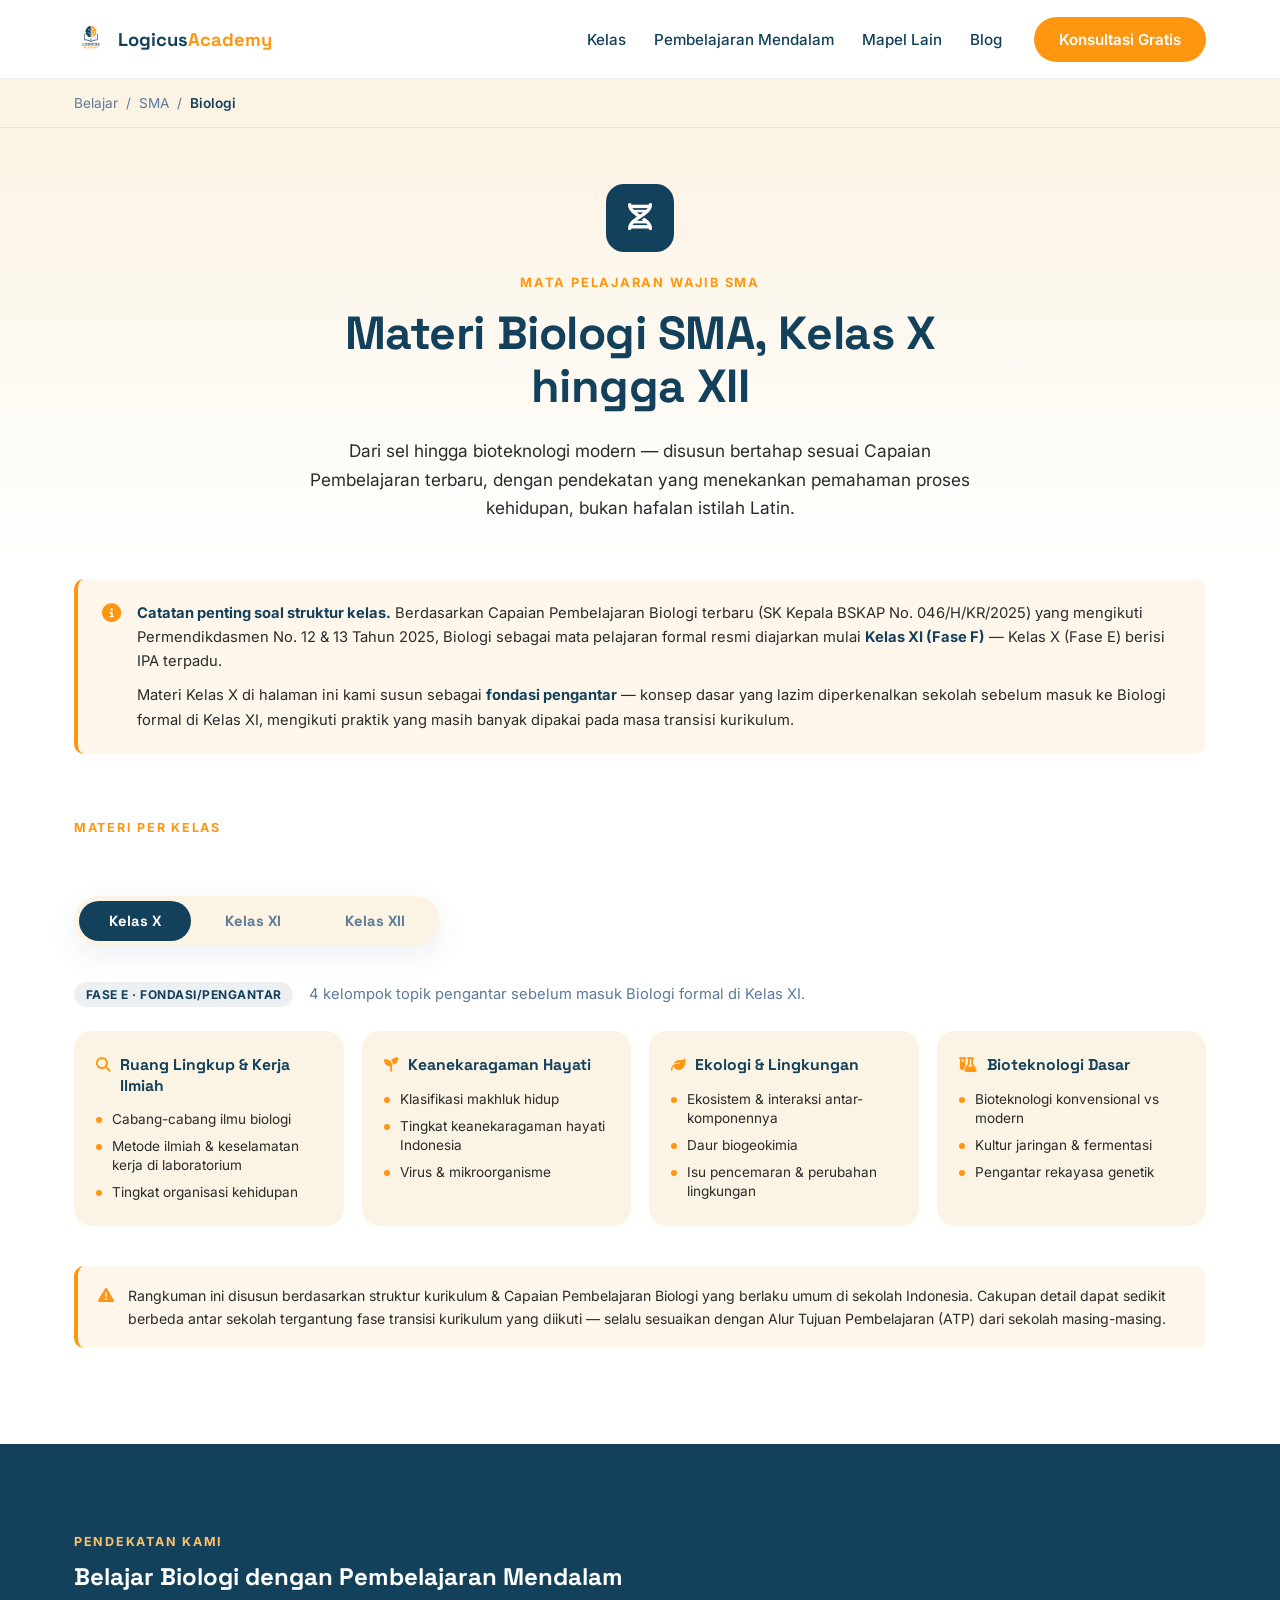
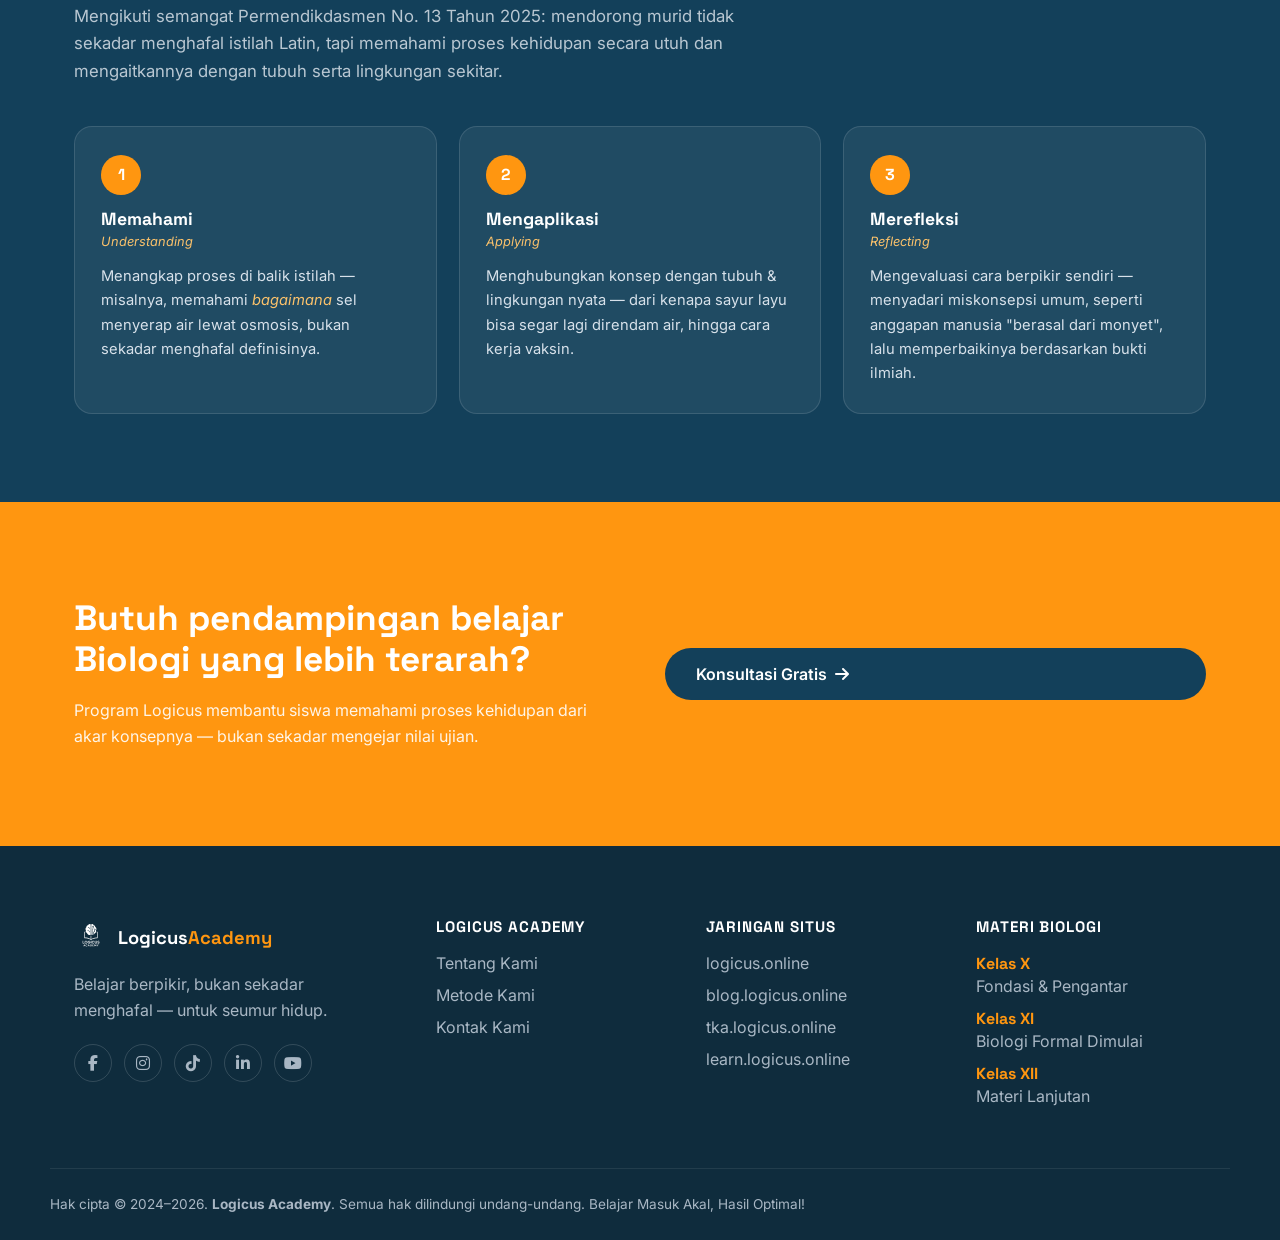
==== biologi.html @ 4a2797f8 "Add files via upload" ====
<!DOCTYPE html>
<html lang="id">
<head>
    <meta charset="UTF-8">
    <meta name="viewport" content="width=device-width, initial-scale=1.0">
    <title>Materi Biologi SMA Kelas X, XI &amp; XII — Logicus Academy</title>
    <meta name="description" content="Materi Biologi SMA lengkap untuk Kelas X, XI, dan XII — disusun mengikuti Capaian Pembelajaran terbaru dan pendekatan Pembelajaran Mendalam, dengan fokus memahami konsep bukan menghafal istilah.">
    <link rel="preconnect" href="https://fonts.googleapis.com">
    <link rel="preconnect" href="https://fonts.gstatic.com" crossorigin>
    <link href="https://fonts.googleapis.com/css2?family=Space+Grotesk:wght@500;600;700&family=Inter:wght@400;500;600;700&display=swap" rel="stylesheet">
    <link rel="stylesheet" href="https://cdnjs.cloudflare.com/ajax/libs/font-awesome/6.5.1/css/all.min.css">
    <link rel="stylesheet" href="style.css">
    <link rel="stylesheet" href="biologi.css">
</head>
<body>

    <a class="skip-link" href="#main">Langsung ke konten</a>

    <!-- Official vectorized logo (traced 1:1 from master file) reused via <use> -->
    <svg style="position:absolute;width:0;height:0;overflow:hidden" aria-hidden="true">
        <symbol id="logicus-logo-full" viewBox="0 0 500 500">
            <path d="M 306.25,336.00 L 306.00,336.25 L 306.00,363.75 L 306.75,365.00 L 306.75,365.75 L 308.00,368.75 L 310.50,371.75 L 313.25,373.75 L 314.00,373.75 L 315.75,374.75 L 317.00,374.75 L 318.25,375.50 L 326.25,375.50 L 327.50,374.75 L 328.50,374.75 L 329.75,374.00 L 332.25,373.25 L 334.25,371.75 L 336.75,368.75 L 337.00,367.25 L 338.25,365.50 L 338.50,362.00 L 338.75,361.75 L 338.75,336.50 L 338.25,336.00 L 331.00,336.00 L 330.75,336.25 L 330.75,362.00 L 328.75,365.75 L 325.50,368.00 L 319.50,368.00 L 318.25,367.00 L 317.25,366.75 L 315.50,365.25 L 314.00,362.00 L 314.00,360.75 L 313.75,360.50 L 313.75,337.50 L 314.00,336.25 L 313.75,336.00 Z M 248.25,336.00 L 248.00,336.25 L 248.00,374.50 L 248.25,374.75 L 255.75,374.75 L 256.25,374.25 L 256.25,336.50 L 255.75,336.00 Z M 127.75,336.00 L 127.25,336.50 L 127.50,337.75 L 127.25,338.50 L 127.25,344.75 L 127.50,345.00 L 127.50,346.25 L 127.25,346.50 L 127.25,374.25 L 127.75,374.75 L 152.75,374.75 L 153.00,374.50 L 153.00,368.25 L 152.50,367.75 L 135.75,367.75 L 135.00,366.75 L 135.00,337.50 L 135.25,336.50 L 134.75,336.00 Z M 356.00,335.00 L 351.00,337.00 L 347.00,341.00 L 346.00,343.25 L 345.50,345.75 L 345.50,347.75 L 345.75,348.00 L 346.00,350.50 L 347.00,352.75 L 350.00,355.75 L 354.75,357.75 L 355.75,357.75 L 358.00,358.50 L 359.50,358.50 L 362.00,359.75 L 363.00,359.75 L 364.25,360.50 L 366.00,362.50 L 366.00,365.50 L 365.50,366.50 L 363.25,368.50 L 362.00,369.00 L 359.00,369.25 L 358.75,369.00 L 356.75,369.00 L 356.25,368.50 L 355.25,368.25 L 353.75,366.75 L 352.25,364.00 L 345.00,364.00 L 344.75,364.25 L 345.00,367.25 L 346.00,368.50 L 347.00,370.75 L 350.75,373.75 L 352.25,374.00 L 353.25,374.75 L 354.50,374.75 L 355.50,375.50 L 363.00,375.50 L 364.25,374.75 L 365.50,374.75 L 366.25,374.00 L 368.00,373.50 L 369.75,372.50 L 371.50,370.75 L 373.75,367.00 L 373.75,365.25 L 374.00,365.00 L 373.75,359.75 L 372.50,357.25 L 369.75,354.75 L 366.75,353.75 L 365.75,353.00 L 364.50,353.00 L 362.75,352.25 L 361.50,352.25 L 358.75,351.00 L 355.25,350.00 L 353.25,347.50 L 353.25,345.00 L 353.75,343.50 L 355.50,341.75 L 356.75,341.00 L 360.50,340.75 L 361.50,341.50 L 363.50,342.25 L 365.75,345.00 L 366.00,346.25 L 366.75,346.75 L 367.50,346.50 L 373.25,346.50 L 373.50,345.25 L 372.75,344.00 L 372.75,343.00 L 372.00,342.00 L 371.50,340.50 L 370.00,338.75 L 367.75,337.00 L 366.50,336.75 L 365.50,336.00 L 364.75,336.00 L 362.50,335.00 Z M 277.25,335.25 L 276.25,336.00 L 275.50,336.00 L 274.25,336.75 L 272.75,337.00 L 270.00,339.00 L 269.50,339.00 L 267.00,341.25 L 266.75,342.00 L 265.00,344.00 L 264.75,345.00 L 263.25,347.50 L 262.25,351.75 L 262.25,358.50 L 263.00,361.00 L 263.00,362.25 L 263.75,363.25 L 265.00,366.25 L 266.75,368.50 L 269.75,371.50 L 272.75,373.50 L 275.25,374.00 L 276.25,374.75 L 277.50,374.75 L 278.50,375.50 L 286.00,375.50 L 287.25,374.75 L 288.75,374.50 L 289.25,374.00 L 291.00,373.75 L 293.25,372.00 L 294.25,371.75 L 297.50,368.50 L 298.00,367.25 L 299.50,365.50 L 300.25,362.50 L 299.00,362.00 L 292.25,362.25 L 290.00,364.75 L 289.50,365.75 L 288.50,366.00 L 285.25,368.00 L 279.25,368.00 L 278.50,367.75 L 276.25,366.25 L 275.25,366.00 L 272.50,363.25 L 271.75,361.25 L 270.75,359.75 L 270.50,357.25 L 270.25,357.00 L 270.25,353.50 L 271.00,349.75 L 272.50,347.25 L 274.75,344.75 L 275.75,344.50 L 278.25,342.75 L 285.25,342.75 L 288.00,344.50 L 289.50,345.00 L 291.75,348.25 L 292.50,348.75 L 299.50,348.75 L 300.00,348.25 L 299.75,346.50 L 297.50,342.25 L 294.00,338.75 L 291.50,337.00 L 290.00,336.75 L 287.25,335.25 L 286.00,335.25 L 285.75,335.00 Z M 216.75,335.25 L 213.75,336.75 L 212.50,337.00 L 210.25,338.75 L 209.25,339.00 L 206.00,342.50 L 205.75,343.25 L 204.25,345.00 L 204.00,346.50 L 203.25,347.25 L 202.00,351.75 L 202.00,359.25 L 202.50,361.50 L 204.00,364.25 L 204.00,365.25 L 206.00,368.25 L 209.50,371.75 L 210.00,371.75 L 212.75,373.75 L 214.50,374.00 L 215.75,374.75 L 217.00,374.75 L 218.25,375.50 L 225.50,375.50 L 227.00,374.75 L 228.50,374.75 L 229.75,374.00 L 232.25,373.50 L 235.25,371.50 L 238.00,368.75 L 240.75,363.50 L 241.25,359.75 L 241.25,354.00 L 240.50,353.50 L 222.50,353.50 L 222.00,354.00 L 222.00,360.25 L 222.25,360.50 L 232.50,360.50 L 233.00,361.00 L 233.00,361.50 L 232.00,362.50 L 231.75,363.50 L 229.00,366.25 L 226.00,368.00 L 218.50,368.00 L 215.75,366.25 L 214.25,365.75 L 212.00,363.00 L 210.75,360.00 L 210.50,358.25 L 210.00,357.75 L 210.00,352.75 L 210.75,351.50 L 210.75,350.75 L 211.50,349.50 L 211.75,348.25 L 215.00,344.75 L 217.50,343.75 L 218.75,342.75 L 225.00,342.75 L 229.25,345.00 L 232.25,348.50 L 240.25,348.50 L 240.75,348.00 L 240.75,347.50 L 239.50,345.75 L 238.75,343.25 L 234.50,338.75 L 233.50,338.25 L 232.25,337.00 L 230.50,336.75 L 229.50,336.00 L 228.50,336.00 L 227.50,335.25 L 226.50,335.00 Z M 171.50,335.25 L 170.50,336.00 L 169.75,336.00 L 167.75,337.00 L 167.00,337.00 L 164.25,339.00 L 163.75,339.00 L 161.00,341.50 L 158.25,345.25 L 158.00,346.25 L 157.25,347.25 L 157.00,349.50 L 156.25,350.75 L 156.25,352.25 L 155.75,353.75 L 155.75,356.25 L 156.25,358.00 L 156.25,359.75 L 157.00,360.75 L 157.25,363.00 L 158.00,364.50 L 158.75,365.25 L 159.25,366.75 L 164.25,371.75 L 165.25,372.00 L 167.75,373.75 L 169.50,374.00 L 173.00,375.50 L 180.25,375.50 L 181.25,374.75 L 182.50,374.75 L 183.50,374.00 L 185.25,373.75 L 187.50,372.50 L 190.50,370.00 L 191.25,369.75 L 192.00,368.50 L 193.75,366.75 L 194.75,364.50 L 195.75,363.25 L 195.75,362.25 L 196.50,360.00 L 196.50,358.75 L 197.00,357.75 L 197.00,354.50 L 196.50,352.75 L 196.50,351.00 L 195.75,348.00 L 193.50,343.75 L 192.00,342.25 L 191.50,341.25 L 189.25,339.25 L 187.00,338.00 L 186.00,337.00 L 184.25,336.75 L 181.50,335.25 L 180.00,335.25 L 179.75,335.00 Z M 173.00,342.75 L 179.75,342.75 L 184.00,345.00 L 186.00,347.00 L 187.00,349.00 L 187.75,349.75 L 188.75,353.75 L 188.75,357.75 L 187.50,361.50 L 186.75,362.25 L 186.50,363.00 L 183.50,366.00 L 183.00,366.00 L 179.25,368.00 L 173.50,368.00 L 172.50,367.25 L 169.50,366.00 L 166.75,363.50 L 166.50,362.75 L 165.25,361.25 L 164.75,360.00 L 164.50,357.75 L 163.75,356.25 L 163.75,354.00 L 164.50,352.50 L 164.50,351.00 L 165.00,349.25 L 168.50,345.00 Z M 152.00,204.50 L 151.50,292.75 L 155.50,296.75 L 176.75,297.75 L 199.25,301.75 L 218.75,307.75 L 232.75,313.75 L 244.25,320.75 L 250.50,321.75 L 254.50,320.75 L 275.00,309.75 L 292.00,303.75 L 323.50,297.75 L 342.25,297.25 L 346.00,295.50 L 347.50,293.25 L 347.50,205.25 L 344.25,200.75 L 333.25,200.75 L 330.50,209.75 L 338.75,210.50 L 338.50,287.25 L 308.00,290.25 L 290.50,294.25 L 273.25,300.00 L 254.75,309.25 L 253.75,308.75 L 253.75,263.00 L 250.25,259.00 L 248.50,259.00 L 245.50,262.00 L 244.75,309.00 L 220.25,298.00 L 200.25,292.25 L 176.25,288.25 L 160.75,287.25 L 160.50,210.50 L 168.75,208.75 L 165.50,200.50 L 155.75,200.50 Z M 236.25,88.75 L 229.50,89.25 L 228.25,90.00 L 222.75,91.00 L 221.00,92.25 L 218.50,93.00 L 211.25,99.00 L 207.25,105.25 L 200.75,107.00 L 199.75,108.00 L 197.00,109.00 L 194.25,110.75 L 190.00,114.75 L 187.25,118.25 L 185.00,122.50 L 183.00,129.00 L 182.50,135.50 L 177.00,140.25 L 173.00,146.25 L 171.00,150.50 L 170.75,153.25 L 169.25,157.75 L 169.25,167.00 L 171.00,173.75 L 175.00,181.00 L 175.00,182.50 L 173.25,186.25 L 172.75,189.00 L 172.50,195.25 L 173.00,199.25 L 175.25,205.50 L 176.00,206.00 L 177.00,208.50 L 181.25,213.75 L 185.50,217.50 L 189.75,219.75 L 191.75,221.75 L 193.00,226.50 L 196.25,232.75 L 203.50,240.75 L 209.00,244.50 L 213.50,246.75 L 215.50,247.00 L 218.50,248.50 L 223.50,249.00 L 228.75,250.50 L 236.50,250.50 L 241.25,248.75 L 244.00,246.00 L 245.50,241.75 L 245.50,98.25 L 244.75,94.00 L 242.75,91.50 L 238.25,89.00 Z M 199.50,179.75 L 200.50,178.75 L 203.25,178.75 L 206.25,181.75 L 209.25,183.50 L 210.25,183.75 L 211.25,184.50 L 213.75,185.00 L 214.75,185.75 L 217.00,186.50 L 219.00,186.75 L 219.75,187.50 L 223.50,189.00 L 224.00,189.75 L 225.25,190.25 L 227.25,191.75 L 229.75,194.25 L 230.00,195.00 L 231.25,196.25 L 231.75,197.50 L 233.00,199.00 L 233.00,199.75 L 233.75,201.25 L 234.25,203.50 L 235.00,204.75 L 235.00,207.75 L 234.00,209.25 L 233.00,210.00 L 231.25,210.25 L 230.50,210.00 L 229.25,208.75 L 228.00,206.00 L 227.50,203.25 L 226.75,201.75 L 224.75,198.75 L 222.50,196.50 L 218.50,194.00 L 217.50,194.00 L 216.00,193.00 L 214.50,192.75 L 212.75,192.00 L 211.75,192.00 L 208.25,190.25 L 207.00,190.00 L 202.25,187.00 L 199.75,184.50 L 198.75,182.75 L 198.75,181.00 Z M 207.25,133.25 L 210.75,133.25 L 211.75,133.75 L 213.50,133.75 L 216.50,135.50 L 217.75,135.75 L 220.25,137.75 L 220.75,137.75 L 225.25,142.25 L 226.00,143.75 L 227.00,144.75 L 227.00,145.25 L 229.00,148.75 L 229.25,150.50 L 230.00,152.50 L 230.00,153.75 L 230.50,155.00 L 230.50,158.50 L 230.00,159.25 L 230.00,160.00 L 229.25,161.00 L 228.25,161.50 L 226.25,161.50 L 224.75,160.25 L 223.75,157.75 L 223.75,154.75 L 223.00,152.00 L 221.75,150.00 L 221.50,148.75 L 219.75,146.75 L 219.50,146.00 L 217.25,143.75 L 215.00,142.00 L 212.25,141.00 L 211.00,140.00 L 207.00,139.25 L 205.75,138.00 L 205.25,137.00 L 205.25,135.75 L 205.75,134.25 Z" fill="#13405A" fill-rule="evenodd"/>
            <path d="M 335.75,389.25 L 335.75,390.00 L 336.75,391.50 L 337.25,393.00 L 338.75,395.00 L 339.00,396.25 L 340.50,398.00 L 341.25,400.00 L 342.50,401.50 L 343.25,403.50 L 345.00,406.00 L 345.00,416.50 L 345.50,417.00 L 350.50,417.00 L 351.00,416.50 L 351.00,406.00 L 351.75,405.00 L 352.75,402.50 L 353.75,401.50 L 354.75,399.75 L 354.75,399.25 L 357.50,395.25 L 358.75,392.50 L 359.75,391.50 L 360.25,389.50 L 360.00,389.25 L 354.50,389.25 L 354.00,389.50 L 353.00,390.75 L 351.75,393.75 L 351.00,394.50 L 351.00,395.00 L 350.25,396.50 L 349.00,398.00 L 348.75,399.00 L 348.25,399.50 L 347.75,399.50 L 347.00,398.75 L 346.50,397.00 L 344.75,394.50 L 344.75,394.00 L 343.75,392.00 L 343.00,391.25 L 342.50,389.75 L 341.75,389.25 Z M 297.75,390.25 L 297.75,416.25 L 298.25,417.00 L 303.50,417.00 L 303.75,416.75 L 303.75,400.00 L 304.25,399.50 L 305.25,400.25 L 306.00,402.00 L 307.25,403.25 L 308.00,405.00 L 312.00,410.75 L 313.50,410.75 L 314.50,410.00 L 315.75,407.50 L 316.75,406.50 L 317.00,405.50 L 318.75,403.25 L 319.75,401.25 L 321.25,400.25 L 321.75,400.75 L 321.75,416.50 L 322.25,417.00 L 327.50,417.00 L 327.75,416.75 L 327.75,389.50 L 327.50,389.25 L 321.25,389.25 L 319.25,392.00 L 318.75,393.25 L 317.75,394.25 L 316.75,396.50 L 315.50,397.75 L 315.00,399.00 L 313.25,401.25 L 312.75,401.25 L 311.75,400.25 L 310.75,398.25 L 309.75,397.25 L 309.50,396.25 L 307.75,394.25 L 307.50,393.25 L 304.50,389.25 L 298.25,389.25 Z M 271.00,389.25 L 270.25,390.50 L 270.25,416.50 L 271.00,417.00 L 288.50,417.00 L 288.75,416.75 L 288.75,412.00 L 288.25,411.50 L 287.25,411.75 L 284.25,411.75 L 284.00,411.50 L 282.75,411.75 L 280.00,411.75 L 279.75,411.50 L 277.25,411.75 L 276.50,410.75 L 276.50,406.75 L 277.25,406.00 L 287.00,406.00 L 287.50,405.50 L 287.50,401.25 L 287.00,400.75 L 278.50,400.75 L 278.25,401.00 L 277.00,400.75 L 276.50,400.25 L 276.50,395.25 L 277.50,394.25 L 278.25,394.50 L 288.25,394.50 L 288.75,394.00 L 288.75,389.50 L 288.50,389.25 Z M 237.75,389.25 L 237.25,389.75 L 237.25,416.50 L 237.75,417.00 L 250.50,417.00 L 250.75,416.75 L 253.50,416.50 L 255.25,415.25 L 257.00,414.75 L 258.50,413.50 L 260.50,411.00 L 260.75,409.75 L 261.75,408.25 L 262.00,406.25 L 262.50,405.00 L 262.50,400.75 L 261.75,398.00 L 261.00,397.00 L 260.75,395.75 L 260.00,394.50 L 258.00,392.25 L 254.50,390.00 L 253.25,390.00 L 250.75,389.25 Z M 244.25,394.50 L 250.00,394.75 L 252.50,395.75 L 254.75,398.00 L 255.00,399.00 L 256.00,400.50 L 256.25,403.25 L 256.00,403.50 L 255.75,406.50 L 255.00,407.25 L 254.75,408.25 L 251.75,411.00 L 250.00,411.50 L 245.75,411.75 L 245.50,411.50 L 244.00,411.50 L 243.25,410.75 L 243.25,395.25 Z M 213.25,389.25 L 212.25,390.50 L 211.75,393.00 L 211.00,394.00 L 211.00,394.75 L 210.00,396.50 L 209.75,398.25 L 209.00,399.25 L 208.00,401.75 L 208.00,403.00 L 206.25,406.25 L 205.75,408.75 L 204.25,411.50 L 203.75,414.00 L 203.25,414.50 L 202.50,416.50 L 203.00,417.00 L 208.50,417.00 L 209.25,416.25 L 209.75,414.00 L 211.25,411.75 L 221.50,411.75 L 222.75,413.50 L 223.50,416.00 L 224.25,417.00 L 229.75,417.00 L 230.25,416.25 L 229.50,415.25 L 229.50,414.25 L 227.75,410.75 L 227.50,409.00 L 225.75,405.25 L 224.75,402.00 L 223.75,400.75 L 223.50,398.75 L 223.00,398.00 L 222.75,396.75 L 221.75,395.25 L 221.00,392.25 L 220.00,390.75 L 219.75,389.75 L 219.25,389.25 Z M 216.25,397.25 L 217.25,398.25 L 218.00,401.50 L 219.75,405.00 L 219.75,405.50 L 219.00,406.25 L 218.25,406.50 L 213.50,406.25 L 213.00,405.75 L 213.00,405.00 L 213.75,403.75 L 214.00,401.75 L 214.50,401.25 L 215.75,397.75 Z M 149.00,389.50 L 148.00,391.00 L 147.75,392.25 L 147.25,393.00 L 147.00,394.75 L 146.00,396.25 L 145.00,399.00 L 145.00,399.75 L 144.00,401.25 L 143.75,403.00 L 143.25,403.50 L 143.25,404.25 L 141.75,407.50 L 141.00,410.25 L 140.00,411.75 L 140.00,412.75 L 138.50,416.00 L 138.50,416.75 L 138.75,417.00 L 144.25,417.00 L 145.50,414.75 L 146.00,412.75 L 147.25,411.75 L 156.75,411.75 L 158.00,412.75 L 158.25,413.75 L 158.75,414.00 L 159.00,415.75 L 159.50,416.75 L 160.00,417.00 L 165.50,417.00 L 165.75,415.75 L 164.75,414.00 L 164.75,412.75 L 163.00,409.75 L 162.75,407.50 L 160.75,403.75 L 160.75,402.50 L 159.75,401.00 L 158.75,398.50 L 158.75,397.50 L 157.75,396.00 L 157.25,394.00 L 156.75,393.25 L 156.75,392.25 L 156.00,391.25 L 155.50,389.75 L 154.75,389.25 L 149.50,389.25 Z M 151.75,397.50 L 152.25,397.50 L 153.00,398.25 L 153.25,400.50 L 155.00,404.00 L 155.25,405.75 L 154.50,406.50 L 153.25,406.25 L 151.00,406.50 L 150.75,406.25 L 149.25,406.25 L 148.75,405.75 L 149.75,402.00 L 150.75,400.50 L 151.00,398.50 Z M 178.00,390.00 L 175.25,391.75 L 173.25,393.75 L 171.75,396.75 L 171.00,397.50 L 170.75,400.25 L 170.50,400.50 L 170.50,406.00 L 171.00,407.50 L 171.00,408.75 L 172.75,411.25 L 173.25,412.50 L 175.25,414.50 L 178.75,416.75 L 182.00,417.00 L 183.75,417.75 L 186.25,417.75 L 188.75,417.00 L 191.00,416.75 L 193.25,415.00 L 194.00,414.75 L 195.75,413.00 L 197.00,410.25 L 197.50,409.75 L 197.50,408.75 L 197.25,408.50 L 196.75,408.75 L 191.25,408.75 L 189.25,411.00 L 188.75,411.00 L 187.00,412.00 L 183.00,412.00 L 181.50,411.50 L 178.75,409.50 L 176.75,406.25 L 176.75,404.50 L 176.50,404.25 L 176.75,400.00 L 178.00,397.75 L 179.75,395.75 L 181.00,395.00 L 182.75,394.75 L 183.50,394.25 L 185.50,394.25 L 188.00,395.00 L 189.25,395.75 L 191.75,398.25 L 197.00,398.25 L 197.50,397.75 L 197.50,397.25 L 196.00,395.00 L 195.75,394.00 L 194.00,392.00 L 191.50,390.00 L 190.75,390.00 L 189.50,389.25 L 188.50,389.25 L 187.25,388.75 L 182.50,388.75 L 181.50,389.25 L 180.00,389.25 L 179.25,389.75 Z M 304.25,163.00 L 301.75,164.25 L 300.00,165.75 L 299.25,168.25 L 299.50,171.50 L 301.00,173.75 L 302.50,174.75 L 307.25,174.75 L 309.25,173.25 L 310.75,171.00 L 310.75,169.50 L 311.00,169.25 L 310.75,167.50 L 310.00,166.75 L 309.50,165.25 L 308.00,164.00 L 306.25,163.25 Z M 278.50,122.00 L 276.75,123.25 L 275.25,126.50 L 275.25,128.50 L 276.00,130.25 L 278.25,132.75 L 279.25,133.25 L 282.75,133.25 L 283.50,133.00 L 285.75,131.25 L 285.75,130.75 L 286.75,129.25 L 286.75,125.50 L 285.75,123.50 L 284.00,122.00 L 283.25,121.75 Z M 262.25,88.75 L 257.75,90.50 L 254.00,95.75 L 254.00,243.00 L 256.75,247.50 L 263.00,250.50 L 264.00,250.00 L 264.00,172.50 L 266.75,165.50 L 275.75,155.00 L 277.75,150.75 L 277.75,140.00 L 273.50,137.75 L 268.75,130.75 L 268.75,124.00 L 274.25,116.50 L 283.00,114.50 L 287.75,116.25 L 291.00,119.25 L 294.00,126.75 L 291.25,135.25 L 284.25,140.50 L 283.75,155.25 L 274.25,167.25 L 271.00,173.75 L 271.00,250.00 L 280.25,248.50 L 282.50,246.75 L 282.50,212.50 L 284.25,207.25 L 289.00,202.00 L 299.25,196.00 L 301.75,192.00 L 301.75,182.00 L 294.25,176.25 L 292.00,169.75 L 294.00,163.00 L 300.75,157.00 L 309.25,157.00 L 315.00,161.25 L 317.00,165.00 L 317.50,170.50 L 314.75,177.75 L 308.75,182.00 L 308.75,193.25 L 307.00,197.75 L 303.25,201.75 L 292.25,208.25 L 290.00,211.25 L 290.25,244.00 L 299.50,236.25 L 304.75,224.50 L 314.50,218.75 L 318.75,214.50 L 322.75,207.75 L 325.25,198.50 L 325.25,189.75 L 323.50,181.75 L 328.75,172.00 L 329.75,161.00 L 326.75,148.25 L 322.50,141.25 L 312.50,132.50 L 311.50,123.50 L 306.75,114.75 L 299.50,109.00 L 291.50,106.50 L 285.50,97.50 L 280.00,93.25 L 269.25,89.00 Z" fill="#FF9610" fill-rule="evenodd"/>
        </symbol>
        <symbol id="logicus-logo-white" viewBox="0 0 500 500">
            <path d="M 306.25,336.00 L 306.00,336.25 L 306.00,363.75 L 306.75,365.00 L 306.75,365.75 L 308.00,368.75 L 310.50,371.75 L 313.25,373.75 L 314.00,373.75 L 315.75,374.75 L 317.00,374.75 L 318.25,375.50 L 326.25,375.50 L 327.50,374.75 L 328.50,374.75 L 329.75,374.00 L 332.25,373.25 L 334.25,371.75 L 336.75,368.75 L 337.00,367.25 L 338.25,365.50 L 338.50,362.00 L 338.75,361.75 L 338.75,336.50 L 338.25,336.00 L 331.00,336.00 L 330.75,336.25 L 330.75,362.00 L 328.75,365.75 L 325.50,368.00 L 319.50,368.00 L 318.25,367.00 L 317.25,366.75 L 315.50,365.25 L 314.00,362.00 L 314.00,360.75 L 313.75,360.50 L 313.75,337.50 L 314.00,336.25 L 313.75,336.00 Z M 248.25,336.00 L 248.00,336.25 L 248.00,374.50 L 248.25,374.75 L 255.75,374.75 L 256.25,374.25 L 256.25,336.50 L 255.75,336.00 Z M 127.75,336.00 L 127.25,336.50 L 127.50,337.75 L 127.25,338.50 L 127.25,344.75 L 127.50,345.00 L 127.50,346.25 L 127.25,346.50 L 127.25,374.25 L 127.75,374.75 L 152.75,374.75 L 153.00,374.50 L 153.00,368.25 L 152.50,367.75 L 135.75,367.75 L 135.00,366.75 L 135.00,337.50 L 135.25,336.50 L 134.75,336.00 Z M 356.00,335.00 L 351.00,337.00 L 347.00,341.00 L 346.00,343.25 L 345.50,345.75 L 345.50,347.75 L 345.75,348.00 L 346.00,350.50 L 347.00,352.75 L 350.00,355.75 L 354.75,357.75 L 355.75,357.75 L 358.00,358.50 L 359.50,358.50 L 362.00,359.75 L 363.00,359.75 L 364.25,360.50 L 366.00,362.50 L 366.00,365.50 L 365.50,366.50 L 363.25,368.50 L 362.00,369.00 L 359.00,369.25 L 358.75,369.00 L 356.75,369.00 L 356.25,368.50 L 355.25,368.25 L 353.75,366.75 L 352.25,364.00 L 345.00,364.00 L 344.75,364.25 L 345.00,367.25 L 346.00,368.50 L 347.00,370.75 L 350.75,373.75 L 352.25,374.00 L 353.25,374.75 L 354.50,374.75 L 355.50,375.50 L 363.00,375.50 L 364.25,374.75 L 365.50,374.75 L 366.25,374.00 L 368.00,373.50 L 369.75,372.50 L 371.50,370.75 L 373.75,367.00 L 373.75,365.25 L 374.00,365.00 L 373.75,359.75 L 372.50,357.25 L 369.75,354.75 L 366.75,353.75 L 365.75,353.00 L 364.50,353.00 L 362.75,352.25 L 361.50,352.25 L 358.75,351.00 L 355.25,350.00 L 353.25,347.50 L 353.25,345.00 L 353.75,343.50 L 355.50,341.75 L 356.75,341.00 L 360.50,340.75 L 361.50,341.50 L 363.50,342.25 L 365.75,345.00 L 366.00,346.25 L 366.75,346.75 L 367.50,346.50 L 373.25,346.50 L 373.50,345.25 L 372.75,344.00 L 372.75,343.00 L 372.00,342.00 L 371.50,340.50 L 370.00,338.75 L 367.75,337.00 L 366.50,336.75 L 365.50,336.00 L 364.75,336.00 L 362.50,335.00 Z M 277.25,335.25 L 276.25,336.00 L 275.50,336.00 L 274.25,336.75 L 272.75,337.00 L 270.00,339.00 L 269.50,339.00 L 267.00,341.25 L 266.75,342.00 L 265.00,344.00 L 264.75,345.00 L 263.25,347.50 L 262.25,351.75 L 262.25,358.50 L 263.00,361.00 L 263.00,362.25 L 263.75,363.25 L 265.00,366.25 L 266.75,368.50 L 269.75,371.50 L 272.75,373.50 L 275.25,374.00 L 276.25,374.75 L 277.50,374.75 L 278.50,375.50 L 286.00,375.50 L 287.25,374.75 L 288.75,374.50 L 289.25,374.00 L 291.00,373.75 L 293.25,372.00 L 294.25,371.75 L 297.50,368.50 L 298.00,367.25 L 299.50,365.50 L 300.25,362.50 L 299.00,362.00 L 292.25,362.25 L 290.00,364.75 L 289.50,365.75 L 288.50,366.00 L 285.25,368.00 L 279.25,368.00 L 278.50,367.75 L 276.25,366.25 L 275.25,366.00 L 272.50,363.25 L 271.75,361.25 L 270.75,359.75 L 270.50,357.25 L 270.25,357.00 L 270.25,353.50 L 271.00,349.75 L 272.50,347.25 L 274.75,344.75 L 275.75,344.50 L 278.25,342.75 L 285.25,342.75 L 288.00,344.50 L 289.50,345.00 L 291.75,348.25 L 292.50,348.75 L 299.50,348.75 L 300.00,348.25 L 299.75,346.50 L 297.50,342.25 L 294.00,338.75 L 291.50,337.00 L 290.00,336.75 L 287.25,335.25 L 286.00,335.25 L 285.75,335.00 Z M 216.75,335.25 L 213.75,336.75 L 212.50,337.00 L 210.25,338.75 L 209.25,339.00 L 206.00,342.50 L 205.75,343.25 L 204.25,345.00 L 204.00,346.50 L 203.25,347.25 L 202.00,351.75 L 202.00,359.25 L 202.50,361.50 L 204.00,364.25 L 204.00,365.25 L 206.00,368.25 L 209.50,371.75 L 210.00,371.75 L 212.75,373.75 L 214.50,374.00 L 215.75,374.75 L 217.00,374.75 L 218.25,375.50 L 225.50,375.50 L 227.00,374.75 L 228.50,374.75 L 229.75,374.00 L 232.25,373.50 L 235.25,371.50 L 238.00,368.75 L 240.75,363.50 L 241.25,359.75 L 241.25,354.00 L 240.50,353.50 L 222.50,353.50 L 222.00,354.00 L 222.00,360.25 L 222.25,360.50 L 232.50,360.50 L 233.00,361.00 L 233.00,361.50 L 232.00,362.50 L 231.75,363.50 L 229.00,366.25 L 226.00,368.00 L 218.50,368.00 L 215.75,366.25 L 214.25,365.75 L 212.00,363.00 L 210.75,360.00 L 210.50,358.25 L 210.00,357.75 L 210.00,352.75 L 210.75,351.50 L 210.75,350.75 L 211.50,349.50 L 211.75,348.25 L 215.00,344.75 L 217.50,343.75 L 218.75,342.75 L 225.00,342.75 L 229.25,345.00 L 232.25,348.50 L 240.25,348.50 L 240.75,348.00 L 240.75,347.50 L 239.50,345.75 L 238.75,343.25 L 234.50,338.75 L 233.50,338.25 L 232.25,337.00 L 230.50,336.75 L 229.50,336.00 L 228.50,336.00 L 227.50,335.25 L 226.50,335.00 Z M 171.50,335.25 L 170.50,336.00 L 169.75,336.00 L 167.75,337.00 L 167.00,337.00 L 164.25,339.00 L 163.75,339.00 L 161.00,341.50 L 158.25,345.25 L 158.00,346.25 L 157.25,347.25 L 157.00,349.50 L 156.25,350.75 L 156.25,352.25 L 155.75,353.75 L 155.75,356.25 L 156.25,358.00 L 156.25,359.75 L 157.00,360.75 L 157.25,363.00 L 158.00,364.50 L 158.75,365.25 L 159.25,366.75 L 164.25,371.75 L 165.25,372.00 L 167.75,373.75 L 169.50,374.00 L 173.00,375.50 L 180.25,375.50 L 181.25,374.75 L 182.50,374.75 L 183.50,374.00 L 185.25,373.75 L 187.50,372.50 L 190.50,370.00 L 191.25,369.75 L 192.00,368.50 L 193.75,366.75 L 194.75,364.50 L 195.75,363.25 L 195.75,362.25 L 196.50,360.00 L 196.50,358.75 L 197.00,357.75 L 197.00,354.50 L 196.50,352.75 L 196.50,351.00 L 195.75,348.00 L 193.50,343.75 L 192.00,342.25 L 191.50,341.25 L 189.25,339.25 L 187.00,338.00 L 186.00,337.00 L 184.25,336.75 L 181.50,335.25 L 180.00,335.25 L 179.75,335.00 Z M 173.00,342.75 L 179.75,342.75 L 184.00,345.00 L 186.00,347.00 L 187.00,349.00 L 187.75,349.75 L 188.75,353.75 L 188.75,357.75 L 187.50,361.50 L 186.75,362.25 L 186.50,363.00 L 183.50,366.00 L 183.00,366.00 L 179.25,368.00 L 173.50,368.00 L 172.50,367.25 L 169.50,366.00 L 166.75,363.50 L 166.50,362.75 L 165.25,361.25 L 164.75,360.00 L 164.50,357.75 L 163.75,356.25 L 163.75,354.00 L 164.50,352.50 L 164.50,351.00 L 165.00,349.25 L 168.50,345.00 Z M 152.00,204.50 L 151.50,292.75 L 155.50,296.75 L 176.75,297.75 L 199.25,301.75 L 218.75,307.75 L 232.75,313.75 L 244.25,320.75 L 250.50,321.75 L 254.50,320.75 L 275.00,309.75 L 292.00,303.75 L 323.50,297.75 L 342.25,297.25 L 346.00,295.50 L 347.50,293.25 L 347.50,205.25 L 344.25,200.75 L 333.25,200.75 L 330.50,209.75 L 338.75,210.50 L 338.50,287.25 L 308.00,290.25 L 290.50,294.25 L 273.25,300.00 L 254.75,309.25 L 253.75,308.75 L 253.75,263.00 L 250.25,259.00 L 248.50,259.00 L 245.50,262.00 L 244.75,309.00 L 220.25,298.00 L 200.25,292.25 L 176.25,288.25 L 160.75,287.25 L 160.50,210.50 L 168.75,208.75 L 165.50,200.50 L 155.75,200.50 Z M 236.25,88.75 L 229.50,89.25 L 228.25,90.00 L 222.75,91.00 L 221.00,92.25 L 218.50,93.00 L 211.25,99.00 L 207.25,105.25 L 200.75,107.00 L 199.75,108.00 L 197.00,109.00 L 194.25,110.75 L 190.00,114.75 L 187.25,118.25 L 185.00,122.50 L 183.00,129.00 L 182.50,135.50 L 177.00,140.25 L 173.00,146.25 L 171.00,150.50 L 170.75,153.25 L 169.25,157.75 L 169.25,167.00 L 171.00,173.75 L 175.00,181.00 L 175.00,182.50 L 173.25,186.25 L 172.75,189.00 L 172.50,195.25 L 173.00,199.25 L 175.25,205.50 L 176.00,206.00 L 177.00,208.50 L 181.25,213.75 L 185.50,217.50 L 189.75,219.75 L 191.75,221.75 L 193.00,226.50 L 196.25,232.75 L 203.50,240.75 L 209.00,244.50 L 213.50,246.75 L 215.50,247.00 L 218.50,248.50 L 223.50,249.00 L 228.75,250.50 L 236.50,250.50 L 241.25,248.75 L 244.00,246.00 L 245.50,241.75 L 245.50,98.25 L 244.75,94.00 L 242.75,91.50 L 238.25,89.00 Z M 199.50,179.75 L 200.50,178.75 L 203.25,178.75 L 206.25,181.75 L 209.25,183.50 L 210.25,183.75 L 211.25,184.50 L 213.75,185.00 L 214.75,185.75 L 217.00,186.50 L 219.00,186.75 L 219.75,187.50 L 223.50,189.00 L 224.00,189.75 L 225.25,190.25 L 227.25,191.75 L 229.75,194.25 L 230.00,195.00 L 231.25,196.25 L 231.75,197.50 L 233.00,199.00 L 233.00,199.75 L 233.75,201.25 L 234.25,203.50 L 235.00,204.75 L 235.00,207.75 L 234.00,209.25 L 233.00,210.00 L 231.25,210.25 L 230.50,210.00 L 229.25,208.75 L 228.00,206.00 L 227.50,203.25 L 226.75,201.75 L 224.75,198.75 L 222.50,196.50 L 218.50,194.00 L 217.50,194.00 L 216.00,193.00 L 214.50,192.75 L 212.75,192.00 L 211.75,192.00 L 208.25,190.25 L 207.00,190.00 L 202.25,187.00 L 199.75,184.50 L 198.75,182.75 L 198.75,181.00 Z M 207.25,133.25 L 210.75,133.25 L 211.75,133.75 L 213.50,133.75 L 216.50,135.50 L 217.75,135.75 L 220.25,137.75 L 220.75,137.75 L 225.25,142.25 L 226.00,143.75 L 227.00,144.75 L 227.00,145.25 L 229.00,148.75 L 229.25,150.50 L 230.00,152.50 L 230.00,153.75 L 230.50,155.00 L 230.50,158.50 L 230.00,159.25 L 230.00,160.00 L 229.25,161.00 L 228.25,161.50 L 226.25,161.50 L 224.75,160.25 L 223.75,157.75 L 223.75,154.75 L 223.00,152.00 L 221.75,150.00 L 221.50,148.75 L 219.75,146.75 L 219.50,146.00 L 217.25,143.75 L 215.00,142.00 L 212.25,141.00 L 211.00,140.00 L 207.00,139.25 L 205.75,138.00 L 205.25,137.00 L 205.25,135.75 L 205.75,134.25 Z" fill="#FFFFFF" fill-rule="evenodd"/>
            <path d="M 335.75,389.25 L 335.75,390.00 L 336.75,391.50 L 337.25,393.00 L 338.75,395.00 L 339.00,396.25 L 340.50,398.00 L 341.25,400.00 L 342.50,401.50 L 343.25,403.50 L 345.00,406.00 L 345.00,416.50 L 345.50,417.00 L 350.50,417.00 L 351.00,416.50 L 351.00,406.00 L 351.75,405.00 L 352.75,402.50 L 353.75,401.50 L 354.75,399.75 L 354.75,399.25 L 357.50,395.25 L 358.75,392.50 L 359.75,391.50 L 360.25,389.50 L 360.00,389.25 L 354.50,389.25 L 354.00,389.50 L 353.00,390.75 L 351.75,393.75 L 351.00,394.50 L 351.00,395.00 L 350.25,396.50 L 349.00,398.00 L 348.75,399.00 L 348.25,399.50 L 347.75,399.50 L 347.00,398.75 L 346.50,397.00 L 344.75,394.50 L 344.75,394.00 L 343.75,392.00 L 343.00,391.25 L 342.50,389.75 L 341.75,389.25 Z M 297.75,390.25 L 297.75,416.25 L 298.25,417.00 L 303.50,417.00 L 303.75,416.75 L 303.75,400.00 L 304.25,399.50 L 305.25,400.25 L 306.00,402.00 L 307.25,403.25 L 308.00,405.00 L 312.00,410.75 L 313.50,410.75 L 314.50,410.00 L 315.75,407.50 L 316.75,406.50 L 317.00,405.50 L 318.75,403.25 L 319.75,401.25 L 321.25,400.25 L 321.75,400.75 L 321.75,416.50 L 322.25,417.00 L 327.50,417.00 L 327.75,416.75 L 327.75,389.50 L 327.50,389.25 L 321.25,389.25 L 319.25,392.00 L 318.75,393.25 L 317.75,394.25 L 316.75,396.50 L 315.50,397.75 L 315.00,399.00 L 313.25,401.25 L 312.75,401.25 L 311.75,400.25 L 310.75,398.25 L 309.75,397.25 L 309.50,396.25 L 307.75,394.25 L 307.50,393.25 L 304.50,389.25 L 298.25,389.25 Z M 271.00,389.25 L 270.25,390.50 L 270.25,416.50 L 271.00,417.00 L 288.50,417.00 L 288.75,416.75 L 288.75,412.00 L 288.25,411.50 L 287.25,411.75 L 284.25,411.75 L 284.00,411.50 L 282.75,411.75 L 280.00,411.75 L 279.75,411.50 L 277.25,411.75 L 276.50,410.75 L 276.50,406.75 L 277.25,406.00 L 287.00,406.00 L 287.50,405.50 L 287.50,401.25 L 287.00,400.75 L 278.50,400.75 L 278.25,401.00 L 277.00,400.75 L 276.50,400.25 L 276.50,395.25 L 277.50,394.25 L 278.25,394.50 L 288.25,394.50 L 288.75,394.00 L 288.75,389.50 L 288.50,389.25 Z M 237.75,389.25 L 237.25,389.75 L 237.25,416.50 L 237.75,417.00 L 250.50,417.00 L 250.75,416.75 L 253.50,416.50 L 255.25,415.25 L 257.00,414.75 L 258.50,413.50 L 260.50,411.00 L 260.75,409.75 L 261.75,408.25 L 262.00,406.25 L 262.50,405.00 L 262.50,400.75 L 261.75,398.00 L 261.00,397.00 L 260.75,395.75 L 260.00,394.50 L 258.00,392.25 L 254.50,390.00 L 253.25,390.00 L 250.75,389.25 Z M 244.25,394.50 L 250.00,394.75 L 252.50,395.75 L 254.75,398.00 L 255.00,399.00 L 256.00,400.50 L 256.25,403.25 L 256.00,403.50 L 255.75,406.50 L 255.00,407.25 L 254.75,408.25 L 251.75,411.00 L 250.00,411.50 L 245.75,411.75 L 245.50,411.50 L 244.00,411.50 L 243.25,410.75 L 243.25,395.25 Z M 213.25,389.25 L 212.25,390.50 L 211.75,393.00 L 211.00,394.00 L 211.00,394.75 L 210.00,396.50 L 209.75,398.25 L 209.00,399.25 L 208.00,401.75 L 208.00,403.00 L 206.25,406.25 L 205.75,408.75 L 204.25,411.50 L 203.75,414.00 L 203.25,414.50 L 202.50,416.50 L 203.00,417.00 L 208.50,417.00 L 209.25,416.25 L 209.75,414.00 L 211.25,411.75 L 221.50,411.75 L 222.75,413.50 L 223.50,416.00 L 224.25,417.00 L 229.75,417.00 L 230.25,416.25 L 229.50,415.25 L 229.50,414.25 L 227.75,410.75 L 227.50,409.00 L 225.75,405.25 L 224.75,402.00 L 223.75,400.75 L 223.50,398.75 L 223.00,398.00 L 222.75,396.75 L 221.75,395.25 L 221.00,392.25 L 220.00,390.75 L 219.75,389.75 L 219.25,389.25 Z M 216.25,397.25 L 217.25,398.25 L 218.00,401.50 L 219.75,405.00 L 219.75,405.50 L 219.00,406.25 L 218.25,406.50 L 213.50,406.25 L 213.00,405.75 L 213.00,405.00 L 213.75,403.75 L 214.00,401.75 L 214.50,401.25 L 215.75,397.75 Z M 149.00,389.50 L 148.00,391.00 L 147.75,392.25 L 147.25,393.00 L 147.00,394.75 L 146.00,396.25 L 145.00,399.00 L 145.00,399.75 L 144.00,401.25 L 143.75,403.00 L 143.25,403.50 L 143.25,404.25 L 141.75,407.50 L 141.00,410.25 L 140.00,411.75 L 140.00,412.75 L 138.50,416.00 L 138.50,416.75 L 138.75,417.00 L 144.25,417.00 L 145.50,414.75 L 146.00,412.75 L 147.25,411.75 L 156.75,411.75 L 158.00,412.75 L 158.25,413.75 L 158.75,414.00 L 159.00,415.75 L 159.50,416.75 L 160.00,417.00 L 165.50,417.00 L 165.75,415.75 L 164.75,414.00 L 164.75,412.75 L 163.00,409.75 L 162.75,407.50 L 160.75,403.75 L 160.75,402.50 L 159.75,401.00 L 158.75,398.50 L 158.75,397.50 L 157.75,396.00 L 157.25,394.00 L 156.75,393.25 L 156.75,392.25 L 156.00,391.25 L 155.50,389.75 L 154.75,389.25 L 149.50,389.25 Z M 151.75,397.50 L 152.25,397.50 L 153.00,398.25 L 153.25,400.50 L 155.00,404.00 L 155.25,405.75 L 154.50,406.50 L 153.25,406.25 L 151.00,406.50 L 150.75,406.25 L 149.25,406.25 L 148.75,405.75 L 149.75,402.00 L 150.75,400.50 L 151.00,398.50 Z M 178.00,390.00 L 175.25,391.75 L 173.25,393.75 L 171.75,396.75 L 171.00,397.50 L 170.75,400.25 L 170.50,400.50 L 170.50,406.00 L 171.00,407.50 L 171.00,408.75 L 172.75,411.25 L 173.25,412.50 L 175.25,414.50 L 178.75,416.75 L 182.00,417.00 L 183.75,417.75 L 186.25,417.75 L 188.75,417.00 L 191.00,416.75 L 193.25,415.00 L 194.00,414.75 L 195.75,413.00 L 197.00,410.25 L 197.50,409.75 L 197.50,408.75 L 197.25,408.50 L 196.75,408.75 L 191.25,408.75 L 189.25,411.00 L 188.75,411.00 L 187.00,412.00 L 183.00,412.00 L 181.50,411.50 L 178.75,409.50 L 176.75,406.25 L 176.75,404.50 L 176.50,404.25 L 176.75,400.00 L 178.00,397.75 L 179.75,395.75 L 181.00,395.00 L 182.75,394.75 L 183.50,394.25 L 185.50,394.25 L 188.00,395.00 L 189.25,395.75 L 191.75,398.25 L 197.00,398.25 L 197.50,397.75 L 197.50,397.25 L 196.00,395.00 L 195.75,394.00 L 194.00,392.00 L 191.50,390.00 L 190.75,390.00 L 189.50,389.25 L 188.50,389.25 L 187.25,388.75 L 182.50,388.75 L 181.50,389.25 L 180.00,389.25 L 179.25,389.75 Z M 304.25,163.00 L 301.75,164.25 L 300.00,165.75 L 299.25,168.25 L 299.50,171.50 L 301.00,173.75 L 302.50,174.75 L 307.25,174.75 L 309.25,173.25 L 310.75,171.00 L 310.75,169.50 L 311.00,169.25 L 310.75,167.50 L 310.00,166.75 L 309.50,165.25 L 308.00,164.00 L 306.25,163.25 Z M 278.50,122.00 L 276.75,123.25 L 275.25,126.50 L 275.25,128.50 L 276.00,130.25 L 278.25,132.75 L 279.25,133.25 L 282.75,133.25 L 283.50,133.00 L 285.75,131.25 L 285.75,130.75 L 286.75,129.25 L 286.75,125.50 L 285.75,123.50 L 284.00,122.00 L 283.25,121.75 Z M 262.25,88.75 L 257.75,90.50 L 254.00,95.75 L 254.00,243.00 L 256.75,247.50 L 263.00,250.50 L 264.00,250.00 L 264.00,172.50 L 266.75,165.50 L 275.75,155.00 L 277.75,150.75 L 277.75,140.00 L 273.50,137.75 L 268.75,130.75 L 268.75,124.00 L 274.25,116.50 L 283.00,114.50 L 287.75,116.25 L 291.00,119.25 L 294.00,126.75 L 291.25,135.25 L 284.25,140.50 L 283.75,155.25 L 274.25,167.25 L 271.00,173.75 L 271.00,250.00 L 280.25,248.50 L 282.50,246.75 L 282.50,212.50 L 284.25,207.25 L 289.00,202.00 L 299.25,196.00 L 301.75,192.00 L 301.75,182.00 L 294.25,176.25 L 292.00,169.75 L 294.00,163.00 L 300.75,157.00 L 309.25,157.00 L 315.00,161.25 L 317.00,165.00 L 317.50,170.50 L 314.75,177.75 L 308.75,182.00 L 308.75,193.25 L 307.00,197.75 L 303.25,201.75 L 292.25,208.25 L 290.00,211.25 L 290.25,244.00 L 299.50,236.25 L 304.75,224.50 L 314.50,218.75 L 318.75,214.50 L 322.75,207.75 L 325.25,198.50 L 325.25,189.75 L 323.50,181.75 L 328.75,172.00 L 329.75,161.00 L 326.75,148.25 L 322.50,141.25 L 312.50,132.50 L 311.50,123.50 L 306.75,114.75 L 299.50,109.00 L 291.50,106.50 L 285.50,97.50 L 280.00,93.25 L 269.25,89.00 Z" fill="#FFFFFF" fill-rule="evenodd"/>
        </symbol>
    </svg>
    <!-- ============ HEADER ============ -->
    <header class="main-header" id="header">
        <div class="container header-inner">
            <a href="https://logicus.online" class="logo" aria-label="Logicus Academy — beranda">
                <span class="logo-mark" aria-hidden="true">
                    <svg viewBox="0 0 500 500"><use href="#logicus-logo-full"></use></svg>
                </span>
                <span class="logo-word">Logicus<em>Academy</em></span>
            </a>

            <nav class="main-nav" id="main-nav">
                <ul>
                    <li><a href="#kelas">Kelas</a></li>
                    <li><a href="#pembelajaran-mendalam">Pembelajaran Mendalam</a></li>
                    <li><a href="https://learn.logicus.online">Mapel Lain</a></li>
                    <li><a href="https://blog.logicus.online">Blog</a></li>
                </ul>
                <div class="nav-actions">
                    <a href="https://logicus.online/#konsultasi" class="btn btn-primary">Konsultasi Gratis</a>
                </div>
            </nav>

            <button class="nav-toggle" id="navToggle" aria-label="Buka menu" aria-expanded="false" aria-controls="main-nav">
                <span></span><span></span><span></span>
            </button>
        </div>
    </header>

    <main id="main">
        <!-- ============ BREADCRUMB ============ -->
        <div class="breadcrumb-bar">
            <div class="container">
                <nav class="breadcrumb" aria-label="Breadcrumb">
                    <a href="https://learn.logicus.online">Belajar</a>
                    <span aria-hidden="true">/</span>
                    <a href="https://learn.logicus.online/#jenjang-sma">SMA</a>
                    <span aria-hidden="true">/</span>
                    <span aria-current="page">Biologi</span>
                </nav>
            </div>
        </div>

        <!-- ============ HERO ============ -->
        <section class="mapel-hero">
            <div class="container mapel-hero-inner">
                <span class="mapel-icon mapel-icon-lg" aria-hidden="true"><i class="fa-solid fa-dna"></i></span>
                <p class="eyebrow" data-reveal>Mata Pelajaran Wajib SMA</p>
                <h1 data-reveal>Materi Biologi SMA, Kelas X hingga XII</h1>
                <p class="mapel-hero-lead" data-reveal>Dari sel hingga bioteknologi modern — disusun bertahap sesuai Capaian Pembelajaran terbaru, dengan pendekatan yang menekankan pemahaman proses kehidupan, bukan hafalan istilah Latin.</p>
            </div>
        </section>

        <!-- ============ CATATAN KURIKULUM ============ -->
        <section class="kurikulum-note-section">
            <div class="container">
                <div class="kurikulum-note" data-reveal>
                    <i class="fa-solid fa-circle-info"></i>
                    <div>
                        <p><strong>Catatan penting soal struktur kelas.</strong> Berdasarkan Capaian Pembelajaran Biologi terbaru (SK Kepala BSKAP No. 046/H/KR/2025) yang mengikuti Permendikdasmen No. 12 &amp; 13 Tahun 2025, Biologi sebagai mata pelajaran formal resmi diajarkan mulai <strong>Kelas XI (Fase F)</strong> — Kelas X (Fase E) berisi IPA terpadu.</p>
                        <p>Materi Kelas X di halaman ini kami susun sebagai <strong>fondasi pengantar</strong> — konsep dasar yang lazim diperkenalkan sekolah sebelum masuk ke Biologi formal di Kelas XI, mengikuti praktik yang masih banyak dipakai pada masa transisi kurikulum.</p>
                    </div>
                </div>
            </div>
        </section>

        <!-- ============ KELAS TABS ============ -->
        <section class="kelas-section" id="kelas">
            <div class="container">
                <p class="section-eyebrow" data-reveal>Materi per Kelas</p>
                <h2 data-reveal>Pilih Kelas</h2>

                <div class="kelas-tabs" role="tablist" aria-label="Pilih kelas" data-reveal>
                    <button class="kelas-tab is-active" role="tab" aria-selected="true" aria-controls="kelas-x" data-target="kelas-x">Kelas X</button>
                    <button class="kelas-tab" role="tab" aria-selected="false" aria-controls="kelas-xi" data-target="kelas-xi">Kelas XI</button>
                    <button class="kelas-tab" role="tab" aria-selected="false" aria-controls="kelas-xii" data-target="kelas-xii">Kelas XII</button>
                </div>

                <!-- KELAS X -->
                <div class="kelas-panel is-active" id="kelas-x" role="tabpanel">
                    <div class="kelas-panel-head">
                        <span class="regulasi-tag">Fase E · Fondasi/Pengantar</span>
                        <p>4 kelompok topik pengantar sebelum masuk Biologi formal di Kelas XI.</p>
                    </div>
                    <div class="topik-grid topik-grid-4">
                        <article class="topik-card">
                            <h3><i class="fa-solid fa-magnifying-glass"></i> Ruang Lingkup &amp; Kerja Ilmiah</h3>
                            <ul>
                                <li>Cabang-cabang ilmu biologi</li>
                                <li>Metode ilmiah &amp; keselamatan kerja di laboratorium</li>
                                <li>Tingkat organisasi kehidupan</li>
                            </ul>
                        </article>
                        <article class="topik-card">
                            <h3><i class="fa-solid fa-seedling"></i> Keanekaragaman Hayati</h3>
                            <ul>
                                <li>Klasifikasi makhluk hidup</li>
                                <li>Tingkat keanekaragaman hayati Indonesia</li>
                                <li>Virus &amp; mikroorganisme</li>
                            </ul>
                        </article>
                        <article class="topik-card">
                            <h3><i class="fa-solid fa-leaf"></i> Ekologi &amp; Lingkungan</h3>
                            <ul>
                                <li>Ekosistem &amp; interaksi antar-komponennya</li>
                                <li>Daur biogeokimia</li>
                                <li>Isu pencemaran &amp; perubahan lingkungan</li>
                            </ul>
                        </article>
                        <article class="topik-card">
                            <h3><i class="fa-solid fa-flask-vial"></i> Bioteknologi Dasar</h3>
                            <ul>
                                <li>Bioteknologi konvensional vs modern</li>
                                <li>Kultur jaringan &amp; fermentasi</li>
                                <li>Pengantar rekayasa genetik</li>
                            </ul>
                        </article>
                    </div>
                </div>

                <!-- KELAS XI -->
                <div class="kelas-panel" id="kelas-xi" role="tabpanel" hidden>
                    <div class="kelas-panel-head">
                        <span class="regulasi-tag">Fase F · Biologi Formal Dimulai</span>
                        <p>5 kelompok materi inti Biologi Kelas XI.</p>
                    </div>
                    <div class="topik-grid topik-grid-5">
                        <article class="topik-card">
                            <h3><i class="fa-solid fa-circle-dot"></i> Sel: Struktur &amp; Fungsi</h3>
                            <ul>
                                <li>Organel sel &amp; fungsinya</li>
                                <li>Membran sel &amp; transpor pasif</li>
                                <li>Transpor aktif</li>
                            </ul>
                        </article>
                        <article class="topik-card">
                            <h3><i class="fa-solid fa-tree"></i> Jaringan Tumbuhan &amp; Hewan</h3>
                            <ul>
                                <li>Jaringan meristem &amp; jaringan dewasa</li>
                                <li>Jaringan pada hewan</li>
                                <li>Organ &amp; sistem organ</li>
                            </ul>
                        </article>
                        <article class="topik-card">
                            <h3><i class="fa-solid fa-lungs"></i> Sistem Pencernaan &amp; Pernapasan</h3>
                            <ul>
                                <li>Struktur &amp; fungsi organ pencernaan</li>
                                <li>Sistem pertukaran gas</li>
                                <li>Gangguan pada kedua sistem</li>
                            </ul>
                        </article>
                        <article class="topik-card">
                            <h3><i class="fa-solid fa-heart-pulse"></i> Sistem Sirkulasi &amp; Ekskresi</h3>
                            <ul>
                                <li>Jantung &amp; pembuluh darah</li>
                                <li>Ginjal &amp; organ ekskresi lain</li>
                                <li>Kelainan pada sistem sirkulasi</li>
                            </ul>
                        </article>
                        <article class="topik-card">
                            <h3><i class="fa-solid fa-shield-halved"></i> Koordinasi &amp; Pertahanan Tubuh</h3>
                            <ul>
                                <li>Sistem saraf &amp; hormon</li>
                                <li>Sistem pertahanan/imun tubuh</li>
                                <li>Respons terhadap stimulus</li>
                            </ul>
                        </article>
                    </div>
                </div>

                <!-- KELAS XII -->
                <div class="kelas-panel" id="kelas-xii" role="tabpanel" hidden>
                    <div class="kelas-panel-head">
                        <span class="regulasi-tag">Fase F · Lanjutan</span>
                        <p>5 kelompok materi inti Biologi Kelas XII.</p>
                    </div>
                    <div class="topik-grid topik-grid-5">
                        <article class="topik-card">
                            <h3><i class="fa-solid fa-chart-line"></i> Pertumbuhan &amp; Perkembangan</h3>
                            <ul>
                                <li>Faktor internal &amp; eksternal</li>
                                <li>Tahapan pertumbuhan tumbuhan</li>
                            </ul>
                        </article>
                        <article class="topik-card">
                            <h3><i class="fa-solid fa-bolt"></i> Metabolisme &amp; Enzim</h3>
                            <ul>
                                <li>Kerja enzim</li>
                                <li>Respirasi sel</li>
                                <li>Fotosintesis</li>
                            </ul>
                        </article>
                        <article class="topik-card">
                            <h3><i class="fa-solid fa-dna"></i> Genetika &amp; Pewarisan Sifat</h3>
                            <ul>
                                <li>Materi genetik: DNA, RNA &amp; sintesis protein</li>
                                <li>Pembelahan sel</li>
                                <li>Hukum pewarisan sifat Mendel</li>
                            </ul>
                        </article>
                        <article class="topik-card">
                            <h3><i class="fa-solid fa-shuffle"></i> Evolusi</h3>
                            <ul>
                                <li>Teori &amp; bukti-bukti evolusi</li>
                                <li>Mekanisme seleksi alam</li>
                                <li>Asal-usul keanekaragaman spesies</li>
                            </ul>
                        </article>
                        <article class="topik-card">
                            <h3><i class="fa-solid fa-microscope"></i> Bioteknologi Modern</h3>
                            <ul>
                                <li>Rekayasa genetika</li>
                                <li>Kloning &amp; kultur sel</li>
                                <li>Penerapan dalam sains, lingkungan &amp; masyarakat</li>
                            </ul>
                        </article>
                    </div>
                </div>

                <div class="materi-note" data-reveal>
                    <i class="fa-solid fa-triangle-exclamation"></i>
                    <p>Rangkuman ini disusun berdasarkan struktur kurikulum &amp; Capaian Pembelajaran Biologi yang berlaku umum di sekolah Indonesia. Cakupan detail dapat sedikit berbeda antar sekolah tergantung fase transisi kurikulum yang diikuti — selalu sesuaikan dengan Alur Tujuan Pembelajaran (ATP) dari sekolah masing-masing.</p>
                </div>
            </div>
        </section>

        <!-- ============ PEMBELAJARAN MENDALAM ============ -->
        <section class="pembelajaran-mendalam" id="pembelajaran-mendalam">
            <div class="container">
                <p class="section-eyebrow section-eyebrow--light" data-reveal>Pendekatan Kami</p>
                <h2 data-reveal>Belajar Biologi dengan Pembelajaran Mendalam</h2>
                <p class="section-lead section-lead--light" data-reveal>Mengikuti semangat Permendikdasmen No. 13 Tahun 2025: mendorong murid tidak sekadar menghafal istilah Latin, tapi memahami proses kehidupan secara utuh dan mengaitkannya dengan tubuh serta lingkungan sekitar.</p>

                <div class="pm-grid">
                    <div class="pm-card" data-reveal>
                        <span class="pm-index">1</span>
                        <h3>Memahami</h3>
                        <p class="pm-sub">Understanding</p>
                        <p>Menangkap proses di balik istilah — misalnya, memahami <em>bagaimana</em> sel menyerap air lewat osmosis, bukan sekadar menghafal definisinya.</p>
                    </div>
                    <div class="pm-card" data-reveal>
                        <span class="pm-index">2</span>
                        <h3>Mengaplikasi</h3>
                        <p class="pm-sub">Applying</p>
                        <p>Menghubungkan konsep dengan tubuh &amp; lingkungan nyata — dari kenapa sayur layu bisa segar lagi direndam air, hingga cara kerja vaksin.</p>
                    </div>
                    <div class="pm-card" data-reveal>
                        <span class="pm-index">3</span>
                        <h3>Merefleksi</h3>
                        <p class="pm-sub">Reflecting</p>
                        <p>Mengevaluasi cara berpikir sendiri — menyadari miskonsepsi umum, seperti anggapan manusia "berasal dari monyet", lalu memperbaikinya berdasarkan bukti ilmiah.</p>
                    </div>
                </div>
            </div>
        </section>

        <!-- ============ CTA ============ -->
        <section class="cta-band" id="konsultasi">
            <div class="container cta-inner">
                <div>
                    <h2>Butuh pendampingan belajar Biologi yang lebih terarah?</h2>
                    <p>Program Logicus membantu siswa memahami proses kehidupan dari akar konsepnya — bukan sekadar mengejar nilai ujian.</p>
                </div>
                <a href="https://logicus.online/#konsultasi" class="btn btn-lg cta-band-btn">Konsultasi Gratis <i class="fa-solid fa-arrow-right"></i></a>
            </div>
        </section>
    </main>

    <!-- ============ FOOTER ============ -->
    <footer class="main-footer" id="kontak">
        <div class="container footer-grid">
            <div class="footer-brand">
                <a href="https://logicus.online" class="logo logo-footer">
                    <span class="logo-mark" aria-hidden="true">
                        <svg viewBox="0 0 500 500"><use href="#logicus-logo-white"></use></svg>
                    </span>
                    <span class="logo-word">Logicus<em>Academy</em></span>
                </a>
                <p>Belajar berpikir, bukan sekadar menghafal — untuk seumur hidup.</p>
                <div class="social-links">
                    <a href="#" aria-label="Facebook"><i class="fab fa-facebook-f"></i></a>
                    <a href="https://instagram.com/logicusacademy" aria-label="Instagram"><i class="fab fa-instagram"></i></a>
                    <a href="https://tiktok.com/@logicusacademy" aria-label="TikTok"><i class="fab fa-tiktok"></i></a>
                    <a href="https://www.linkedin.com/in/syahrildimassabirin/" aria-label="LinkedIn"><i class="fab fa-linkedin-in"></i></a>
                    <a href="https://www.youtube.com/@LogicusAcademy/" aria-label="YouTube"><i class="fab fa-youtube"></i></a>
                </div>
            </div>

            <div class="footer-col">
                <h3>Logicus Academy</h3>
                <ul>
                    <li><a href="https://logicus.online/#metode">Tentang Kami</a></li>
                    <li><a href="https://logicus.online/#metode">Metode Kami</a></li>
                    <li><a href="https://logicus.online/#kontak">Kontak Kami</a></li>
                </ul>
            </div>

            <div class="footer-col">
                <h3>Jaringan Situs</h3>
                <ul>
                    <li><a href="https://logicus.online">logicus.online</a></li>
                    <li><a href="https://blog.logicus.online">blog.logicus.online</a></li>
                    <li><a href="https://tka.logicus.online">tka.logicus.online</a></li>
                    <li><a href="https://learn.logicus.online">learn.logicus.online</a></li>
                </ul>
            </div>

            <div class="footer-col">
                <h3>Materi Biologi</h3>
                <ul class="framework-list">
                    <li><span>Kelas X</span> Fondasi &amp; Pengantar</li>
                    <li><span>Kelas XI</span> Biologi Formal Dimulai</li>
                    <li><span>Kelas XII</span> Materi Lanjutan</li>
                </ul>
            </div>
        </div>
        <div class="container copyright">
            <p>Hak cipta &copy; 2024–2026. <strong>Logicus Academy</strong>. Semua hak dilindungi undang-undang. Belajar Masuk Akal, Hasil Optimal!</p>
        </div>
    </footer>

    <script src="script.js"></script>
    <script src="biologi.js"></script>
</body>
</html>
---- style.css ----
/* ===========================================================
   LOGICUS ACADEMY — Design tokens
   Navy #13405A · Orange #FF9610 · Cream #FBF3E3
   Display: Space Grotesk · Body: Inter
=========================================================== */
:root {
    --navy: #13405A;
    --navy-dark: #0F2C3D;
    --orange: #FF9610;
    --cream: #FBF3E3;
    --charcoal: #2B2B2B;
    --slate: #5C7A99;
    --amber: #FBC26B;
    --green: #4CAF7D;
    --white: #FFFFFF;

    --font-display: 'Space Grotesk', sans-serif;
    --font-body: 'Inter', sans-serif;

    --radius-sm: 10px;
    --radius-md: 18px;
    --radius-lg: 28px;

    --shadow-card: 0 10px 30px rgba(27, 58, 87, 0.08);
    --shadow-card-hover: 0 18px 40px rgba(27, 58, 87, 0.14);

    --container: 1180px;
}

* { box-sizing: border-box; }
html { scroll-behavior: smooth; }

@media (prefers-reduced-motion: reduce) {
    html { scroll-behavior: auto; }
    *, *::before, *::after { animation-duration: 0.01ms !important; animation-iteration-count: 1 !important; transition-duration: 0.01ms !important; }
}

body {
    margin: 0;
    font-family: var(--font-body);
    color: var(--charcoal);
    background: var(--white);
    -webkit-font-smoothing: antialiased;
}

h1, h2, h3, h4 {
    font-family: var(--font-display);
    color: var(--navy);
    margin: 0 0 0.5em;
    line-height: 1.15;
}

p { line-height: 1.65; margin: 0 0 1em; }
a { color: inherit; text-decoration: none; }
ul { list-style: none; margin: 0; padding: 0; }
img { max-width: 100%; display: block; }
button { font-family: inherit; cursor: pointer; }

.container {
    max-width: var(--container);
    margin: 0 auto;
    padding: 0 24px;
}

.skip-link {
    position: absolute;
    left: -999px;
    top: 0;
    background: var(--navy);
    color: var(--white);
    padding: 12px 20px;
    z-index: 1000;
    border-radius: 0 0 8px 0;
}
.skip-link:focus { left: 0; }

:focus-visible {
    outline: 3px solid var(--orange);
    outline-offset: 3px;
}

/* ============ BUTTONS ============ */
.btn {
    display: inline-flex;
    align-items: center;
    gap: 8px;
    padding: 12px 24px;
    border-radius: 999px;
    font-weight: 600;
    font-size: 0.95rem;
    border: 1.5px solid transparent;
    transition: transform 0.2s ease, box-shadow 0.2s ease, background 0.2s ease, color 0.2s ease, border-color 0.2s ease;
    white-space: nowrap;
}
.btn-lg { padding: 15px 30px; font-size: 1rem; }
.btn-primary { background: var(--orange); color: var(--white); }
.btn-primary:hover { transform: translateY(-2px); box-shadow: 0 12px 24px rgba(245, 148, 27, 0.35); }
.btn-outline { background: transparent; color: var(--navy); border-color: var(--navy); }
.btn-outline:hover { background: var(--navy); color: var(--white); transform: translateY(-2px); }
.btn-outline-light { display: inline-flex; align-items:center; gap:8px; padding: 12px 24px; border-radius: 999px; font-weight: 600; border: 1.5px solid var(--cream); color: var(--cream); transition: all 0.2s ease; }
.btn-outline-light:hover { background: var(--cream); color: var(--navy); }
.btn-ghost { background: transparent; color: var(--navy); padding: 12px 16px; }
.btn-ghost:hover { color: var(--orange); }
.btn-small { padding: 8px 16px; font-size: 0.85rem; }

/* ============ HEADER ============ */
.main-header {
    position: sticky;
    top: 0;
    z-index: 100;
    background: rgba(255, 255, 255, 0.9);
    backdrop-filter: blur(10px);
    border-bottom: 1px solid rgba(27, 58, 87, 0.08);
}
.header-inner {
    display: flex;
    align-items: center;
    justify-content: space-between;
    height: 78px;
}
.logo {
    display: flex;
    align-items: center;
    gap: 10px;
    font-family: var(--font-display);
    font-weight: 700;
    font-size: 1.15rem;
    color: var(--navy);
}
.logo-mark svg { width: 34px; height: 34px; }
.logo-word em { font-style: normal; color: var(--orange); }

.main-nav { display: flex; align-items: center; gap: 32px; }
.main-nav > ul { display: flex; gap: 28px; }
.main-nav > ul a {
    font-size: 0.95rem;
    font-weight: 500;
    color: var(--navy);
    position: relative;
    padding: 4px 0;
}
.main-nav > ul a::after {
    content: '';
    position: absolute;
    left: 0; bottom: -2px;
    width: 0; height: 2px;
    background: var(--orange);
    transition: width 0.25s ease;
}
.main-nav > ul a:hover::after { width: 100%; }
.nav-actions { display: flex; gap: 10px; align-items: center; }

.nav-toggle {
    display: none;
    flex-direction: column;
    justify-content: center;
    gap: 5px;
    width: 40px; height: 40px;
    background: none; border: none;
}
.nav-toggle span {
    width: 22px; height: 2px;
    background: var(--navy);
    transition: transform 0.25s ease, opacity 0.25s ease;
}

/* ============ HERO ============ */
.hero {
    padding: 72px 0 90px;
    background: linear-gradient(180deg, var(--cream) 0%, #FBF3E3 60%, #ffffff 100%);
    overflow: hidden;
}
.hero-grid {
    display: grid;
    grid-template-columns: 1.05fr 0.95fr;
    gap: 40px;
    align-items: center;
}
.eyebrow {
    text-transform: uppercase;
    letter-spacing: 0.14em;
    font-size: 0.8rem;
    font-weight: 700;
    color: var(--orange);
    margin-bottom: 14px;
}
.hero h1 {
    font-size: clamp(2.4rem, 5vw, 3.6rem);
    letter-spacing: -0.01em;
}
.hero h1 .highlight { color: var(--orange); }
.hero-lead {
    font-size: 1.1rem;
    color: var(--charcoal);
    max-width: 46ch;
}
.hero-actions { display: flex; gap: 14px; flex-wrap: wrap; margin: 28px 0 26px; }
.hero-tagline {
    display: inline-flex;
    align-items: center;
    gap: 10px;
    font-family: var(--font-display);
    font-weight: 600;
    font-style: italic;
    color: var(--navy);
    background: rgba(27,58,87,0.06);
    padding: 10px 18px;
    border-radius: 999px;
    font-size: 0.95rem;
}
.hero-tagline i { color: var(--orange); font-size: 0.8rem; }

.hero-visual { display: flex; justify-content: center; }
.brain-draw { width: min(420px, 100%); height: auto; }
.brain-draw .stroke-organic,
.brain-draw .stroke-circuit,
.brain-draw .stroke-book {
    stroke-dasharray: 420;
    stroke-dashoffset: 420;
    animation: draw 1.8s ease forwards;
}
.brain-draw .stroke-organic.delay1,
.brain-draw .stroke-circuit.delay1 { animation-delay: 0.5s; stroke-dasharray: 80; stroke-dashoffset: 80; }
.brain-draw .stroke-organic.delay2,
.brain-draw .stroke-circuit.delay2 { animation-delay: 0.7s; stroke-dasharray: 80; stroke-dashoffset: 80; }
.brain-draw .stroke-book { animation-delay: 1.1s; stroke-dasharray: 260; stroke-dashoffset: 260; }
.brain-draw .node { opacity: 0; animation: fadeIn 0.4s ease forwards; animation-delay: 1.6s; }
.brain-draw .node.delay1 { animation-delay: 1.75s; }
.brain-draw .ring { animation: spin 60s linear infinite; transform-origin: center; }
@keyframes draw { to { stroke-dashoffset: 0; } }
@keyframes fadeIn { to { opacity: 1; } }
@keyframes spin { to { transform: rotate(360deg); } }

/* ============ SECTION GENERIC ============ */
section { padding: 96px 0; }
.section-eyebrow {
    text-transform: uppercase;
    letter-spacing: 0.14em;
    font-size: 0.78rem;
    font-weight: 700;
    color: var(--orange);
    margin-bottom: 10px;
}
.section-eyebrow--light { color: var(--amber); }
.section-lead { max-width: 60ch; font-size: 1.05rem; color: var(--slate); }

/* ============ INSIGHT ============ */
.insight { background: var(--white); }
.compare-grid {
    display: grid;
    grid-template-columns: 1fr auto 1fr;
    gap: 24px;
    align-items: center;
    margin-top: 48px;
}
.compare-card {
    padding: 36px;
    border-radius: var(--radius-lg);
}
.compare-old { background: #F3EFE6; }
.compare-new { background: var(--navy); }
.compare-new h3, .compare-tag.new-tag { color: var(--white); }
.compare-tag {
    display: inline-block;
    font-size: 0.75rem;
    font-weight: 700;
    letter-spacing: 0.08em;
    text-transform: uppercase;
    padding: 5px 12px;
    border-radius: 999px;
    margin-bottom: 14px;
    background: rgba(27,58,87,0.08);
    color: var(--navy);
}
.compare-new .compare-tag { background: rgba(245,148,27,0.18); color: var(--amber); }
.compare-new h3 { color: var(--white); }
.compare-new p, .compare-new li { color: #DCE6EF; }
.compare-card ul li { display: flex; gap: 10px; align-items: flex-start; margin-bottom: 12px; font-size: 0.98rem; }
.compare-old li i { color: #B0472A; margin-top: 4px; }
.compare-new li i { color: var(--green); margin-top: 4px; }
.compare-vs {
    font-family: var(--font-display);
    font-weight: 700;
    color: var(--slate);
    font-size: 1rem;
    width: 44px; height: 44px;
    border: 2px solid var(--slate);
    border-radius: 50%;
    display: flex; align-items: center; justify-content: center;
}

.divider-circuit { line-height: 0; }
.divider-circuit svg { width: 100%; height: 40px; display: block; }

/* ============ PROGRAMS ============ */
.programs { background: var(--cream); }
.program-grid {
    display: grid;
    grid-template-columns: repeat(3, 1fr);
    gap: 22px;
    margin-top: 48px;
}
.program-card {
    background: var(--white);
    border-radius: var(--radius-md);
    padding: 30px 26px;
    position: relative;
    box-shadow: var(--shadow-card);
    transition: transform 0.25s ease, box-shadow 0.25s ease;
}
.program-card:hover { transform: translateY(-6px); box-shadow: var(--shadow-card-hover); }
.program-index {
    position: absolute;
    top: 22px; right: 24px;
    font-family: var(--font-display);
    font-weight: 700;
    color: rgba(27,58,87,0.12);
    font-size: 1.8rem;
}
.program-icon {
    width: 52px; height: 52px;
    border-radius: 14px;
    background: rgba(245,148,27,0.12);
    color: var(--orange);
    display: flex; align-items: center; justify-content: center;
    font-size: 1.3rem;
    margin-bottom: 18px;
}
.program-audience {
    display: inline-block;
    font-size: 0.75rem;
    font-weight: 700;
    letter-spacing: 0.05em;
    text-transform: uppercase;
    color: var(--slate);
    margin-bottom: 10px;
}
.program-card p:last-child { color: var(--charcoal); font-size: 0.95rem; margin-bottom: 0; }

.program-cta {
    background: var(--navy);
    color: var(--white);
    display: flex;
    flex-direction: column;
    justify-content: space-between;
}
.program-cta h3 { color: var(--white); }
.program-cta p { color: #C9D5E0; margin-bottom: 0; }
.program-cta-arrow {
    align-self: flex-end;
    width: 40px; height: 40px;
    border-radius: 50%;
    background: var(--orange);
    color: var(--white);
    display: flex; align-items: center; justify-content: center;
    margin-top: 18px;
    transition: transform 0.25s ease;
}
.program-cta:hover .program-cta-arrow { transform: translateX(4px); }

/* ============ METHOD ============ */
.method { background: var(--navy); color: var(--cream); }
.method h2 { color: var(--white); }
.method-grid {
    display: grid;
    grid-template-columns: 0.8fr 1.2fr;
    gap: 60px;
    align-items: center;
}
.method-visual svg { width: 100%; max-width: 320px; }
.method-copy p { color: #D7E1EA; }
.method-copy em { color: var(--amber); font-style: normal; font-weight: 600; }

/* ============ INSPIRATOR ============ */
.inspirator { background: var(--white); }
.inspirator-grid {
    display: grid;
    grid-template-columns: repeat(3, 1fr);
    gap: 24px;
    margin-top: 48px;
}
.inspirator-card {
    text-align: center;
    padding: 40px 26px;
    border-radius: var(--radius-md);
    border: 1px solid rgba(27,58,87,0.1);
    transition: border-color 0.25s ease, transform 0.25s ease;
}
.inspirator-card:hover { border-color: var(--orange); transform: translateY(-4px); }
.inspirator-mark {
    display: inline-flex;
    align-items: center; justify-content: center;
    width: 58px; height: 58px;
    border-radius: 50%;
    background: var(--cream);
    color: var(--navy);
    font-size: 1.3rem;
    margin-bottom: 18px;
}
.inspirator-role {
    font-size: 0.82rem;
    font-weight: 600;
    color: var(--orange);
    text-transform: uppercase;
    letter-spacing: 0.04em;
    margin-bottom: 12px;
}
.inspirator-card p:last-child { color: var(--charcoal); margin-bottom: 0; }

/* ============ TESTIMONI ============ */
.testimoni { background: var(--cream); }
.testimoni-grid {
    display: grid;
    grid-template-columns: repeat(3, 1fr);
    gap: 22px;
    margin-top: 48px;
}
.testimoni-card {
    background: var(--white);
    border-radius: var(--radius-md);
    padding: 30px;
    margin: 0;
    box-shadow: var(--shadow-card);
}
.testimoni-card p {
    font-size: 1.02rem;
    color: var(--navy);
    font-style: italic;
}
.testimoni-card footer {
    font-size: 0.85rem;
    font-weight: 600;
    color: var(--slate);
}

/* ============ CTA BAND ============ */
.cta-band { background: var(--orange); color: var(--white); }
.cta-inner {
    display: grid;
    grid-template-columns: 1fr 1fr;
    gap: 50px;
    align-items: center;
}
.cta-band h2 { color: var(--white); font-size: clamp(1.7rem, 3vw, 2.2rem); }
.cta-band p { color: rgba(255,255,255,0.9); margin-bottom: 0; }
.cta-form {
    display: grid;
    gap: 12px;
    background: var(--white);
    padding: 26px;
    border-radius: var(--radius-md);
}
.cta-form input, .cta-form select {
    padding: 13px 16px;
    border-radius: 10px;
    border: 1.5px solid #E5DFD2;
    font-family: var(--font-body);
    font-size: 0.95rem;
    color: var(--charcoal);
}
.cta-form input:focus, .cta-form select:focus { border-color: var(--orange); outline: none; }
.cta-form .btn { justify-content: center; margin-top: 4px; }

/* ============ FOOTER ============ */
.main-footer { background: var(--navy-dark); color: #A9B7C4; padding-top: 72px; }
.footer-grid {
    display: grid;
    grid-template-columns: 1.4fr 1fr 1fr 1fr;
    gap: 40px;
    padding-bottom: 50px;
    border-bottom: 1px solid rgba(255,255,255,0.08);
}
.footer-brand p { max-width: 30ch; margin-top: 14px; }
.logo-footer .logo-word { color: var(--white); }
.footer-col h3 {
    color: var(--white);
    font-size: 0.95rem;
    text-transform: uppercase;
    letter-spacing: 0.06em;
    margin-bottom: 18px;
}
.footer-col ul li { margin-bottom: 12px; }
.footer-col ul a { transition: color 0.2s ease; }
.footer-col ul a:hover { color: var(--orange); }
.framework-list li { display: flex; flex-direction: column; gap: 2px; }
.framework-list span { color: var(--orange); font-weight: 700; font-family: var(--font-display); }

.social-links { display: flex; gap: 12px; margin-top: 20px; }
.social-links a {
    width: 38px; height: 38px;
    border-radius: 50%;
    border: 1px solid rgba(255,255,255,0.15);
    display: flex; align-items: center; justify-content: center;
    transition: background 0.2s ease, border-color 0.2s ease;
}
.social-links a:hover { background: var(--orange); border-color: var(--orange); color: var(--white); }

.copyright { padding: 24px 0; font-size: 0.85rem; }
.copyright p { margin: 0; }

/* ============ SCROLL REVEAL ============ */
[data-reveal] {
    opacity: 0;
    transform: translateY(24px);
    transition: opacity 0.7s ease, transform 0.7s ease;
}
[data-reveal].is-visible { opacity: 1; transform: translateY(0); }

/* ============ RESPONSIVE ============ */
@media (max-width: 980px) {
    .hero-grid, .method-grid, .cta-inner { grid-template-columns: 1fr; }
    .hero-visual { order: -1; margin-bottom: 20px; }
    .program-grid, .inspirator-grid, .testimoni-grid { grid-template-columns: repeat(2, 1fr); }
    .footer-grid { grid-template-columns: 1fr 1fr; }
    .compare-grid { grid-template-columns: 1fr; }
    .compare-vs { justify-self: center; }
}

@media (max-width: 760px) {
    .main-nav {
        position: fixed;
        top: 78px; left: 0; right: 0;
        background: var(--white);
        flex-direction: column;
        align-items: stretch;
        gap: 0;
        padding: 20px 24px 28px;
        border-bottom: 1px solid rgba(27,58,87,0.08);
        transform: translateY(-130%);
        opacity: 0;
        transition: transform 0.3s ease, opacity 0.3s ease;
    }
    .main-nav.is-open { transform: translateY(0); opacity: 1; }
    .main-nav > ul { flex-direction: column; gap: 4px; margin-bottom: 18px; }
    .main-nav > ul a { display: block; padding: 12px 0; border-bottom: 1px solid rgba(27,58,87,0.06); }
    .nav-actions { flex-direction: column; align-items: stretch; }
    .nav-actions .btn { justify-content: center; }
    .nav-toggle { display: flex; }

    section { padding: 64px 0; }
    .program-grid, .inspirator-grid, .testimoni-grid, .footer-grid { grid-template-columns: 1fr; }
    .hero-actions { flex-direction: column; align-items: stretch; }
    .hero-actions .btn { justify-content: center; }
}

.nav-toggle[aria-expanded="true"] span:nth-child(1) { transform: translateY(7px) rotate(45deg); }
.nav-toggle[aria-expanded="true"] span:nth-child(2) { opacity: 0; }
.nav-toggle[aria-expanded="true"] span:nth-child(3) { transform: translateY(-7px) rotate(-45deg); }
---- biologi.css ----
/* ===========================================================
   LOGICUS ACADEMY — Biologi SMA page styles
   Extends style.css (design tokens, header, footer, buttons)
=========================================================== */

/* ============ BREADCRUMB ============ */
.breadcrumb-bar {
    background: var(--cream);
    border-bottom: 1px solid rgba(19, 64, 90, 0.08);
    padding: 16px 0;
}
.breadcrumb {
    font-size: 0.85rem;
    display: flex;
    align-items: center;
    gap: 8px;
    color: var(--slate);
    flex-wrap: wrap;
}
.breadcrumb a:hover { color: var(--orange); }
.breadcrumb [aria-current="page"] { color: var(--navy); font-weight: 600; }

/* ============ HERO ============ */
.mapel-hero {
    background: linear-gradient(180deg, var(--cream) 0%, #ffffff 100%);
    padding: 56px 0 48px;
    text-align: center;
}
.mapel-hero-inner { max-width: 760px; margin: 0 auto; }
.mapel-icon-lg {
    width: 68px; height: 68px;
    border-radius: 18px;
    background: var(--navy);
    color: var(--white);
    display: inline-flex;
    align-items: center;
    justify-content: center;
    font-size: 1.7rem;
    margin-bottom: 20px;
}
.mapel-hero h1 {
    font-size: clamp(2rem, 4.5vw, 2.9rem);
    letter-spacing: -0.01em;
}
.mapel-hero-lead {
    font-size: 1.08rem;
    color: var(--charcoal);
    max-width: 62ch;
    margin: 0 auto;
}

/* ============ KURIKULUM NOTE ============ */
.kurikulum-note-section { padding: 8px 0 0; background: var(--white); }
.kurikulum-note {
    display: flex;
    gap: 16px;
    align-items: flex-start;
    background: rgba(255, 150, 16, 0.08);
    border-left: 4px solid var(--orange);
    border-radius: var(--radius-sm);
    padding: 22px 24px;
}
.kurikulum-note i { color: var(--orange); font-size: 1.2rem; margin-top: 3px; }
.kurikulum-note p { margin: 0 0 10px; font-size: 0.92rem; color: var(--charcoal); }
.kurikulum-note p:last-child { margin-bottom: 0; }
.kurikulum-note strong { color: var(--navy); }

/* ============ KELAS TABS ============ */
.kelas-section { background: var(--white); padding: 64px 0 96px; }

.kelas-tabs {
    display: inline-flex;
    background: var(--cream);
    border-radius: 999px;
    padding: 5px;
    gap: 4px;
    margin-top: 8px;
    box-shadow: var(--shadow-card);
}
.kelas-tab {
    border: none;
    background: transparent;
    padding: 11px 30px;
    border-radius: 999px;
    font-family: var(--font-display);
    font-weight: 700;
    font-size: 0.92rem;
    color: var(--slate);
    cursor: pointer;
    transition: background 0.2s ease, color 0.2s ease;
}
.kelas-tab:hover { color: var(--navy); }
.kelas-tab.is-active { background: var(--navy); color: var(--white); }

.kelas-panel { display: none; margin-top: 36px; }
.kelas-panel.is-active { display: block; }

.kelas-panel-head {
    display: flex;
    align-items: center;
    gap: 16px;
    margin-bottom: 24px;
    flex-wrap: wrap;
}
.kelas-panel-head p { margin: 0; color: var(--slate); font-size: 0.92rem; }
.regulasi-tag {
    display: inline-block;
    font-size: 0.75rem;
    font-weight: 700;
    text-transform: uppercase;
    letter-spacing: 0.04em;
    color: var(--navy);
    background: rgba(19, 64, 90, 0.08);
    padding: 5px 12px;
    border-radius: 999px;
}

.topik-grid { display: grid; gap: 18px; }
.topik-grid-4 { grid-template-columns: repeat(4, 1fr); }
.topik-grid-5 { grid-template-columns: repeat(3, 1fr); }

.topik-card {
    background: var(--cream);
    border-radius: var(--radius-md);
    padding: 24px 22px;
}
.topik-card h3 {
    font-size: 0.98rem;
    display: flex;
    align-items: flex-start;
    gap: 10px;
    margin-bottom: 14px;
    line-height: 1.3;
}
.topik-card h3 i { color: var(--orange); font-size: 0.9rem; margin-top: 3px; }
.topik-card ul { display: flex; flex-direction: column; gap: 8px; }
.topik-card li {
    font-size: 0.85rem;
    color: var(--charcoal);
    padding-left: 16px;
    position: relative;
    line-height: 1.4;
}
.topik-card li::before {
    content: '';
    position: absolute;
    left: 0; top: 7px;
    width: 6px; height: 6px;
    border-radius: 50%;
    background: var(--orange);
}

.materi-note {
    display: flex;
    gap: 14px;
    align-items: flex-start;
    background: rgba(255, 150, 16, 0.08);
    border-left: 4px solid var(--orange);
    border-radius: var(--radius-sm);
    padding: 18px 20px;
    margin-top: 40px;
}
.materi-note i { color: var(--orange); margin-top: 3px; }
.materi-note p { margin: 0; font-size: 0.88rem; color: var(--charcoal); }

/* ============ PEMBELAJARAN MENDALAM ============ */
.pembelajaran-mendalam { background: var(--navy); padding: 88px 0; }
.pembelajaran-mendalam h2 { color: var(--white); }
.section-lead--light { color: #B9C7D2; }

.pm-grid {
    display: grid;
    grid-template-columns: repeat(3, 1fr);
    gap: 22px;
    margin-top: 40px;
}
.pm-card {
    background: rgba(255, 255, 255, 0.06);
    border: 1px solid rgba(255, 255, 255, 0.12);
    border-radius: var(--radius-md);
    padding: 28px 26px;
}
.pm-index {
    display: inline-flex;
    align-items: center;
    justify-content: center;
    width: 40px; height: 40px;
    border-radius: 50%;
    background: var(--orange);
    color: var(--white);
    font-family: var(--font-display);
    font-weight: 700;
    margin-bottom: 14px;
}
.pm-card h3 { color: var(--white); font-size: 1.1rem; margin-bottom: 2px; }
.pm-sub { color: var(--amber); font-size: 0.8rem; font-style: italic; margin-bottom: 12px; }
.pm-card p:last-child { color: #D7E1EA; margin-bottom: 0; font-size: 0.92rem; }
.pm-card em { color: var(--amber); font-style: italic; }

/* ============ CTA (page variant) ============ */
.cta-band-btn { background: var(--navy); color: var(--white); flex-shrink: 0; }
.cta-band-btn:hover { transform: translateY(-2px); box-shadow: 0 12px 24px rgba(19, 64, 90, 0.35); }

/* ============ RESPONSIVE ============ */
@media (max-width: 980px) {
    .topik-grid-4 { grid-template-columns: repeat(2, 1fr); }
    .topik-grid-5 { grid-template-columns: repeat(2, 1fr); }
    .pm-grid { grid-template-columns: 1fr; }
}

@media (max-width: 760px) {
    .kelas-tabs { display: flex; width: 100%; }
    .kelas-tab { flex: 1; padding: 11px 8px; }
    .topik-grid-4, .topik-grid-5 { grid-template-columns: 1fr; }
    .cta-inner { text-align: left; }
}
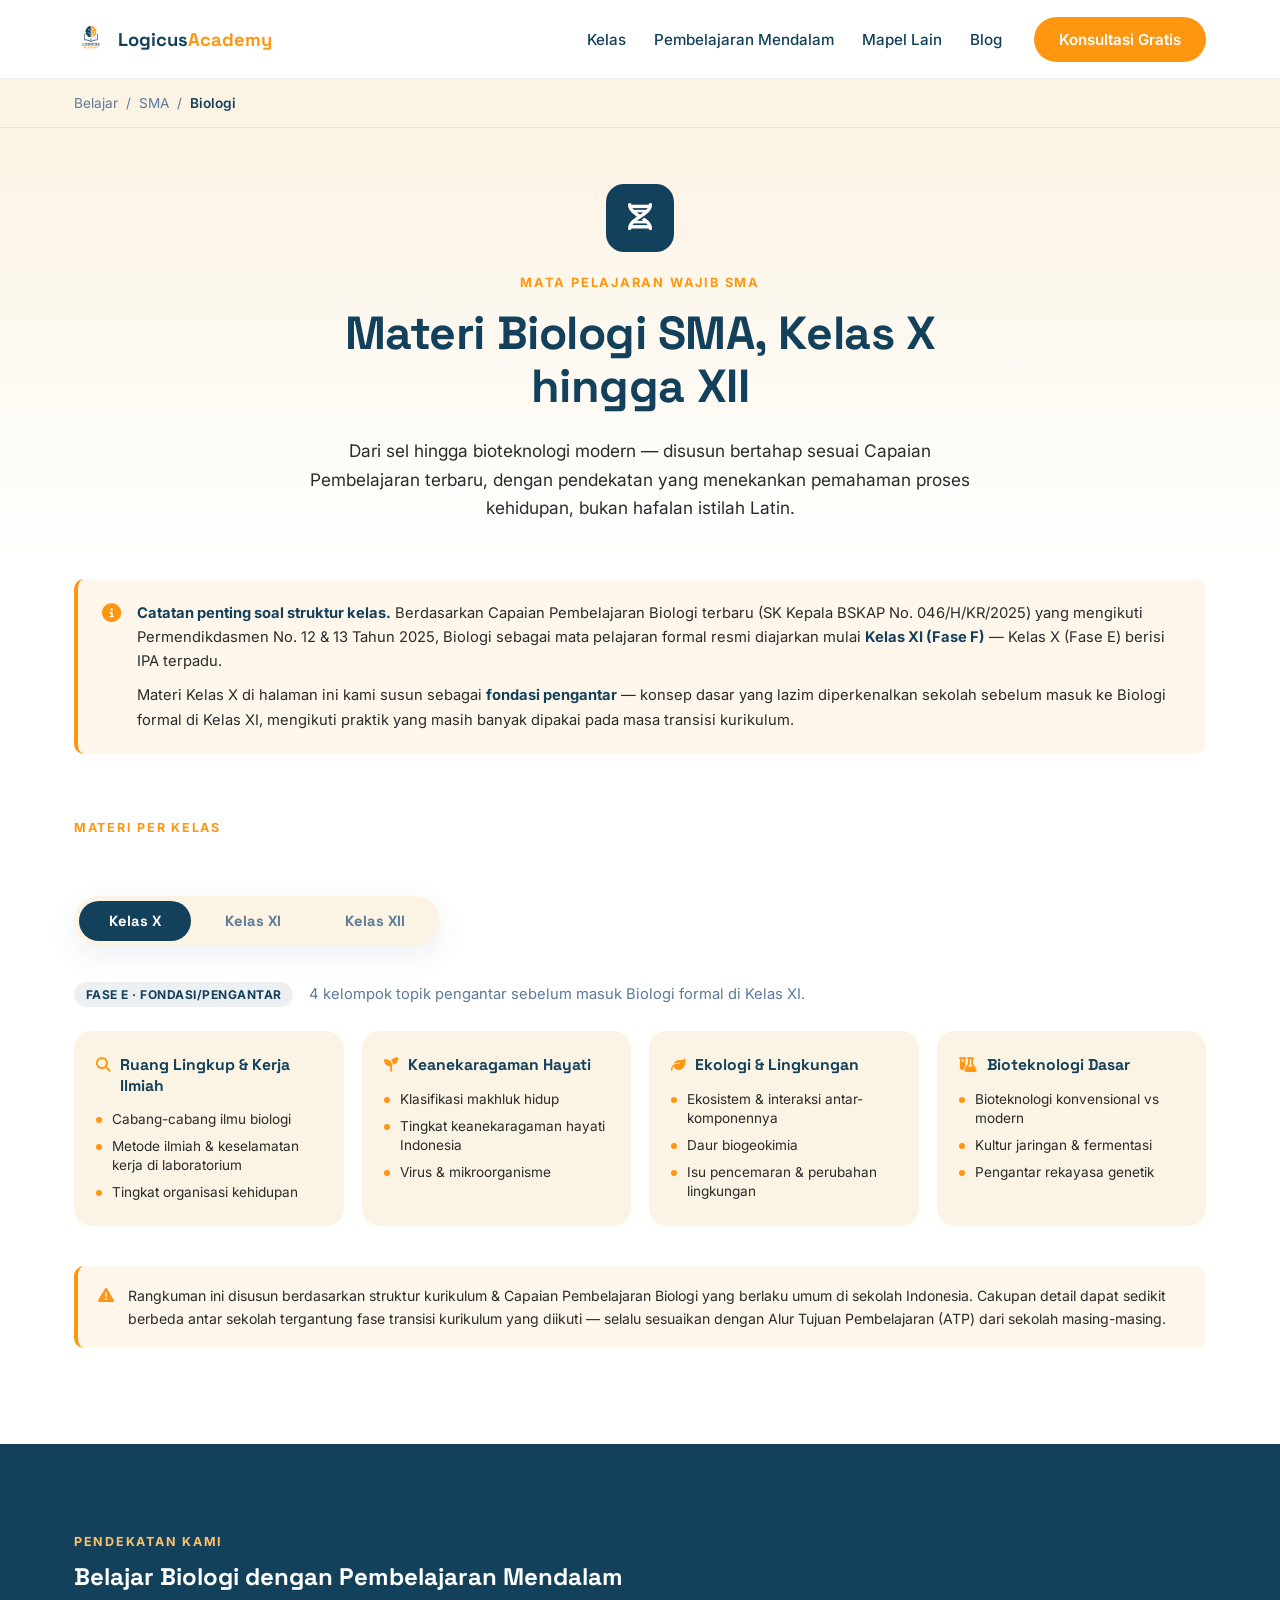
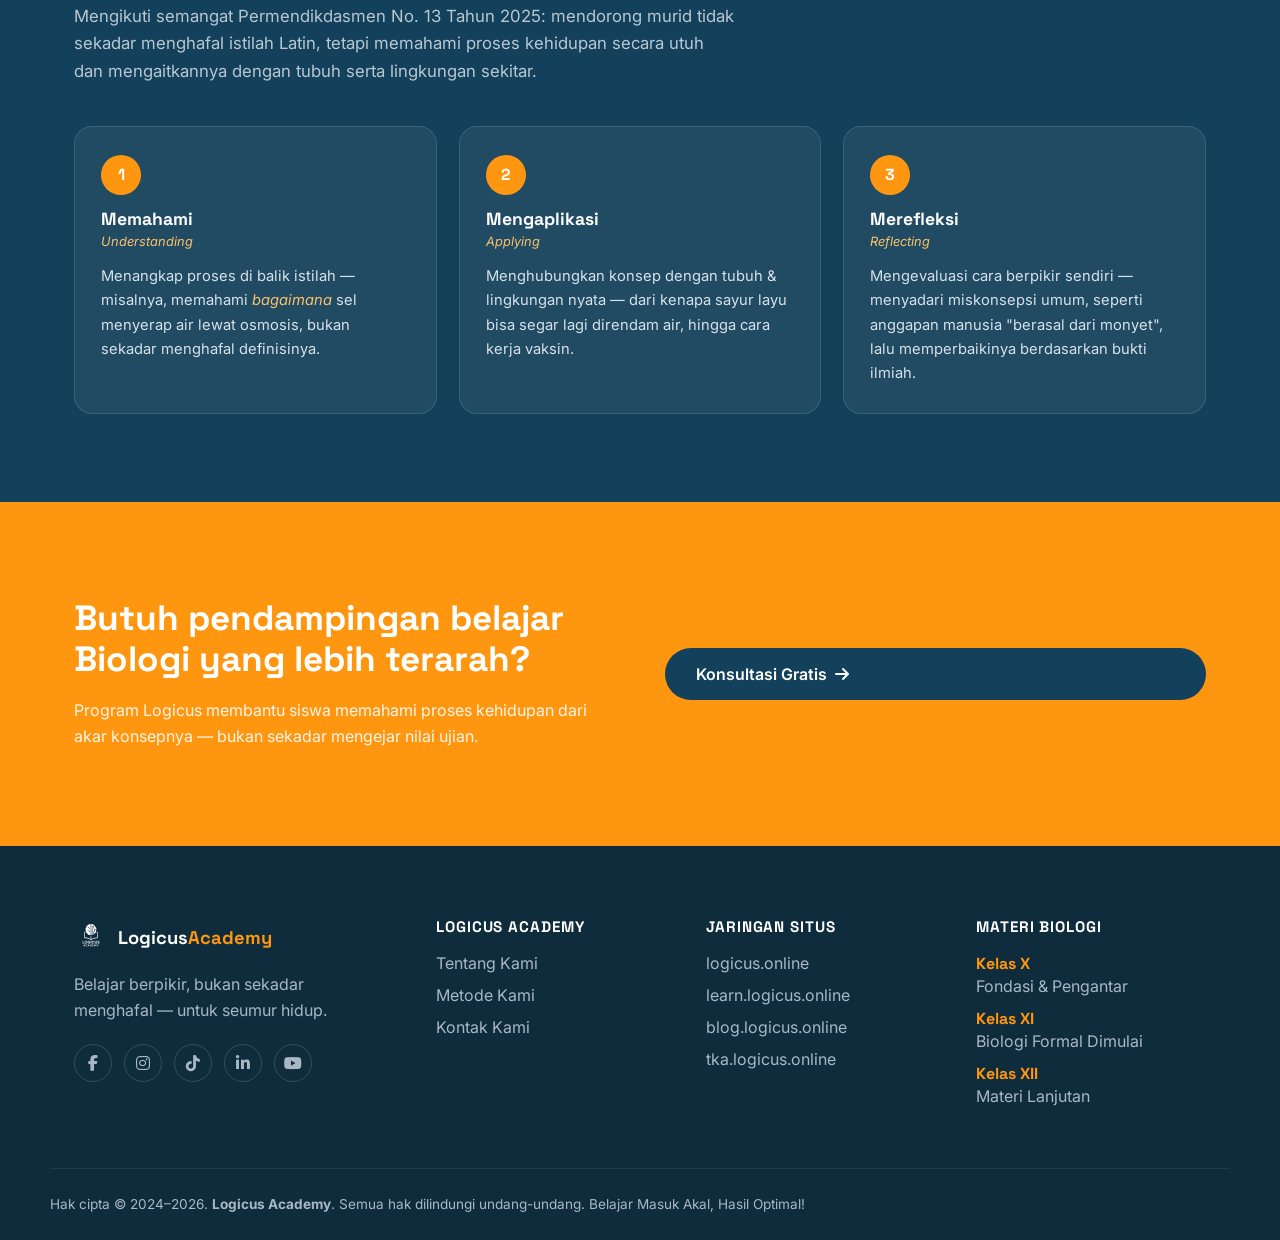
==== commit 68ea6304: "Update biologi.html" ====
--- a/biologi.html
+++ b/biologi.html
@@ -41,8 +41,8 @@
                 <ul>
                     <li><a href="#kelas">Kelas</a></li>
                     <li><a href="#pembelajaran-mendalam">Pembelajaran Mendalam</a></li>
-                    <li><a href="https://learn.logicus.online">Mapel Lain</a></li>
-                    <li><a href="https://blog.logicus.online">Blog</a></li>
+                    <li><a href="http://learn.logicus.online">Mapel Lain</a></li>
+                    <li><a href="http://blog.logicus.online">Blog</a></li>
                 </ul>
                 <div class="nav-actions">
                     <a href="https://logicus.online/#konsultasi" class="btn btn-primary">Konsultasi Gratis</a>
@@ -60,9 +60,9 @@
         <div class="breadcrumb-bar">
             <div class="container">
                 <nav class="breadcrumb" aria-label="Breadcrumb">
-                    <a href="https://learn.logicus.online">Belajar</a>
+                    <a href="http://learn.logicus.online">Belajar</a>
                     <span aria-hidden="true">/</span>
-                    <a href="https://learn.logicus.online/#jenjang-sma">SMA</a>
+                    <a href="http://learn.logicus.online/#jenjang-sma">SMA</a>
                     <span aria-hidden="true">/</span>
                     <span aria-current="page">Biologi</span>
                 </nav>
@@ -257,7 +257,7 @@
             <div class="container">
                 <p class="section-eyebrow section-eyebrow--light" data-reveal>Pendekatan Kami</p>
                 <h2 data-reveal>Belajar Biologi dengan Pembelajaran Mendalam</h2>
-                <p class="section-lead section-lead--light" data-reveal>Mengikuti semangat Permendikdasmen No. 13 Tahun 2025: mendorong murid tidak sekadar menghafal istilah Latin, tapi memahami proses kehidupan secara utuh dan mengaitkannya dengan tubuh serta lingkungan sekitar.</p>
+                <p class="section-lead section-lead--light" data-reveal>Mengikuti semangat Permendikdasmen No. 13 Tahun 2025: mendorong murid tidak sekadar menghafal istilah Latin, tetapi memahami proses kehidupan secara utuh dan mengaitkannya dengan tubuh serta lingkungan sekitar.</p>
 
                 <div class="pm-grid">
                     <div class="pm-card" data-reveal>
@@ -327,9 +327,9 @@
                 <h3>Jaringan Situs</h3>
                 <ul>
                     <li><a href="https://logicus.online">logicus.online</a></li>
-                    <li><a href="https://blog.logicus.online">blog.logicus.online</a></li>
-                    <li><a href="https://tka.logicus.online">tka.logicus.online</a></li>
-                    <li><a href="https://learn.logicus.online">learn.logicus.online</a></li>
+                    <li><a href="http://learn.logicus.online">learn.logicus.online</a></li>
+                    <li><a href="http://blog.logicus.online">blog.logicus.online</a></li>
+                    <li><a href="http://tka.logicus.online">tka.logicus.online</a></li>
                 </ul>
             </div>
 
